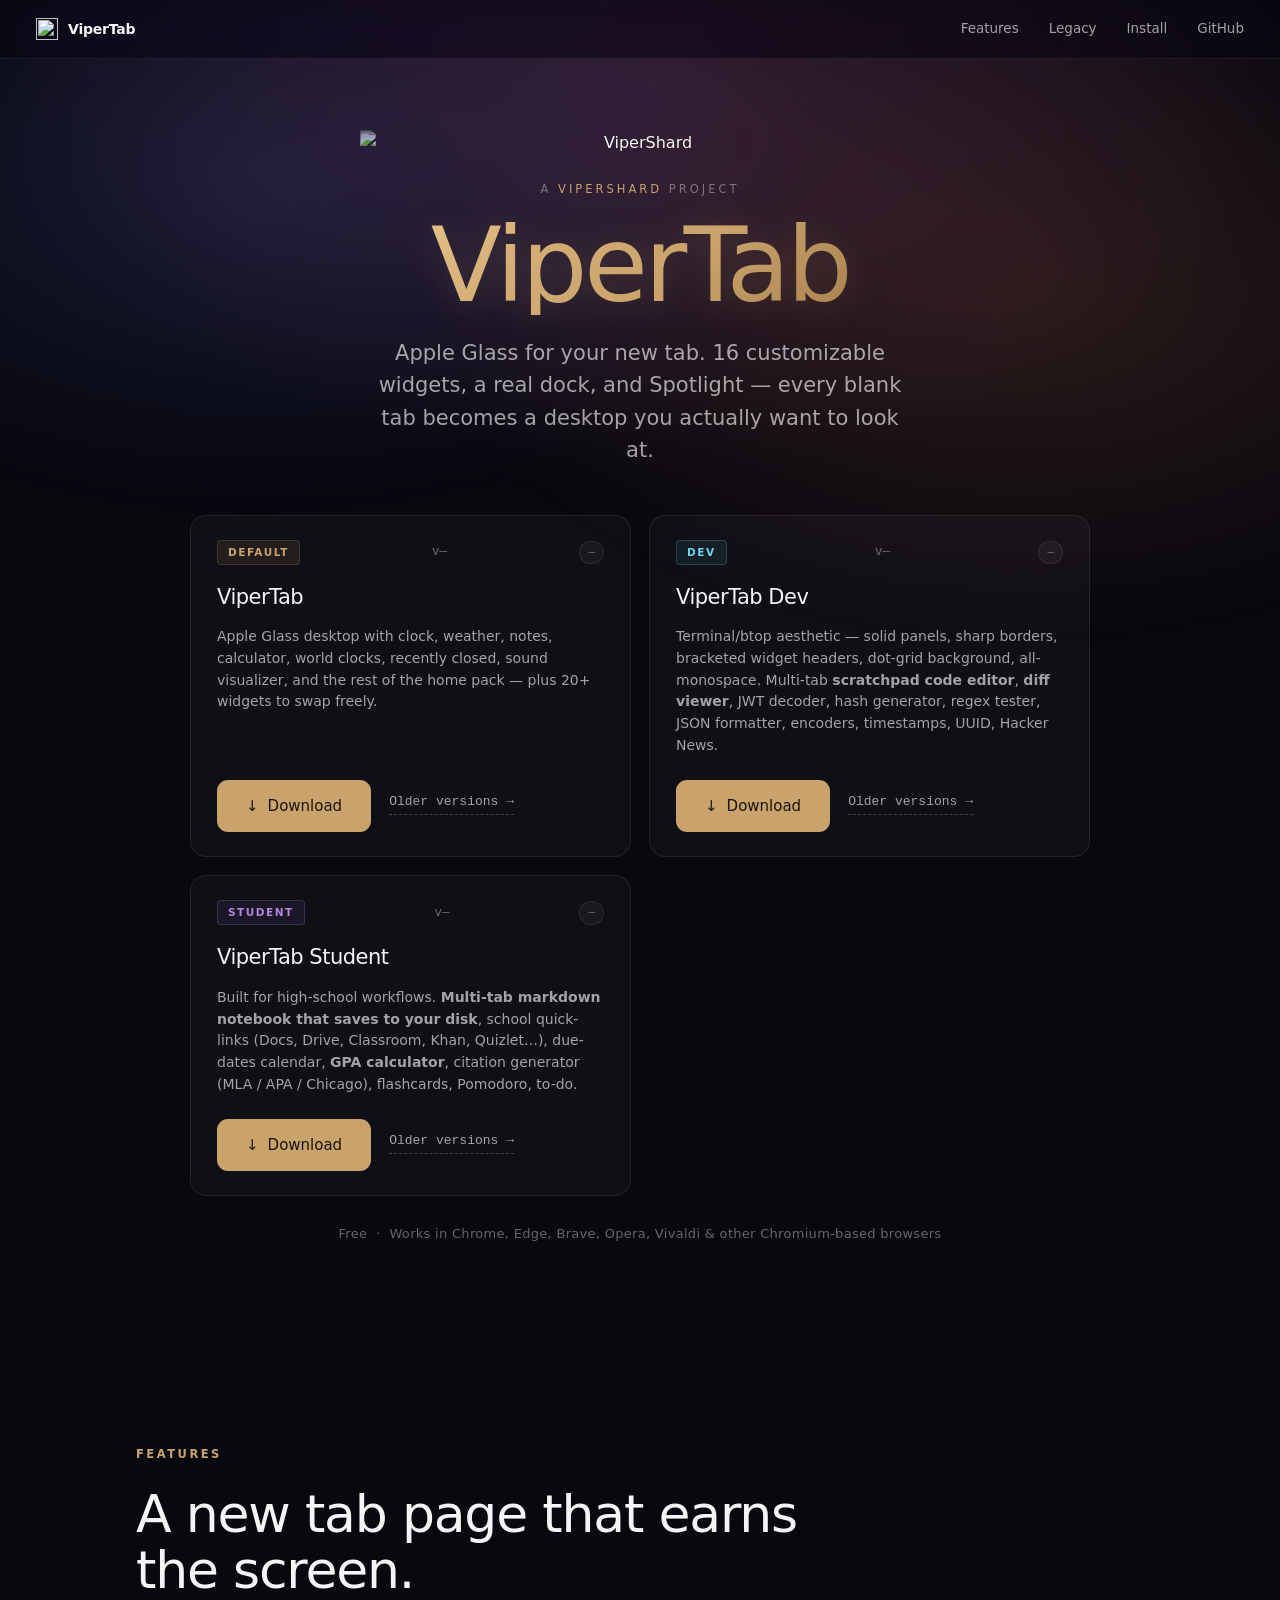
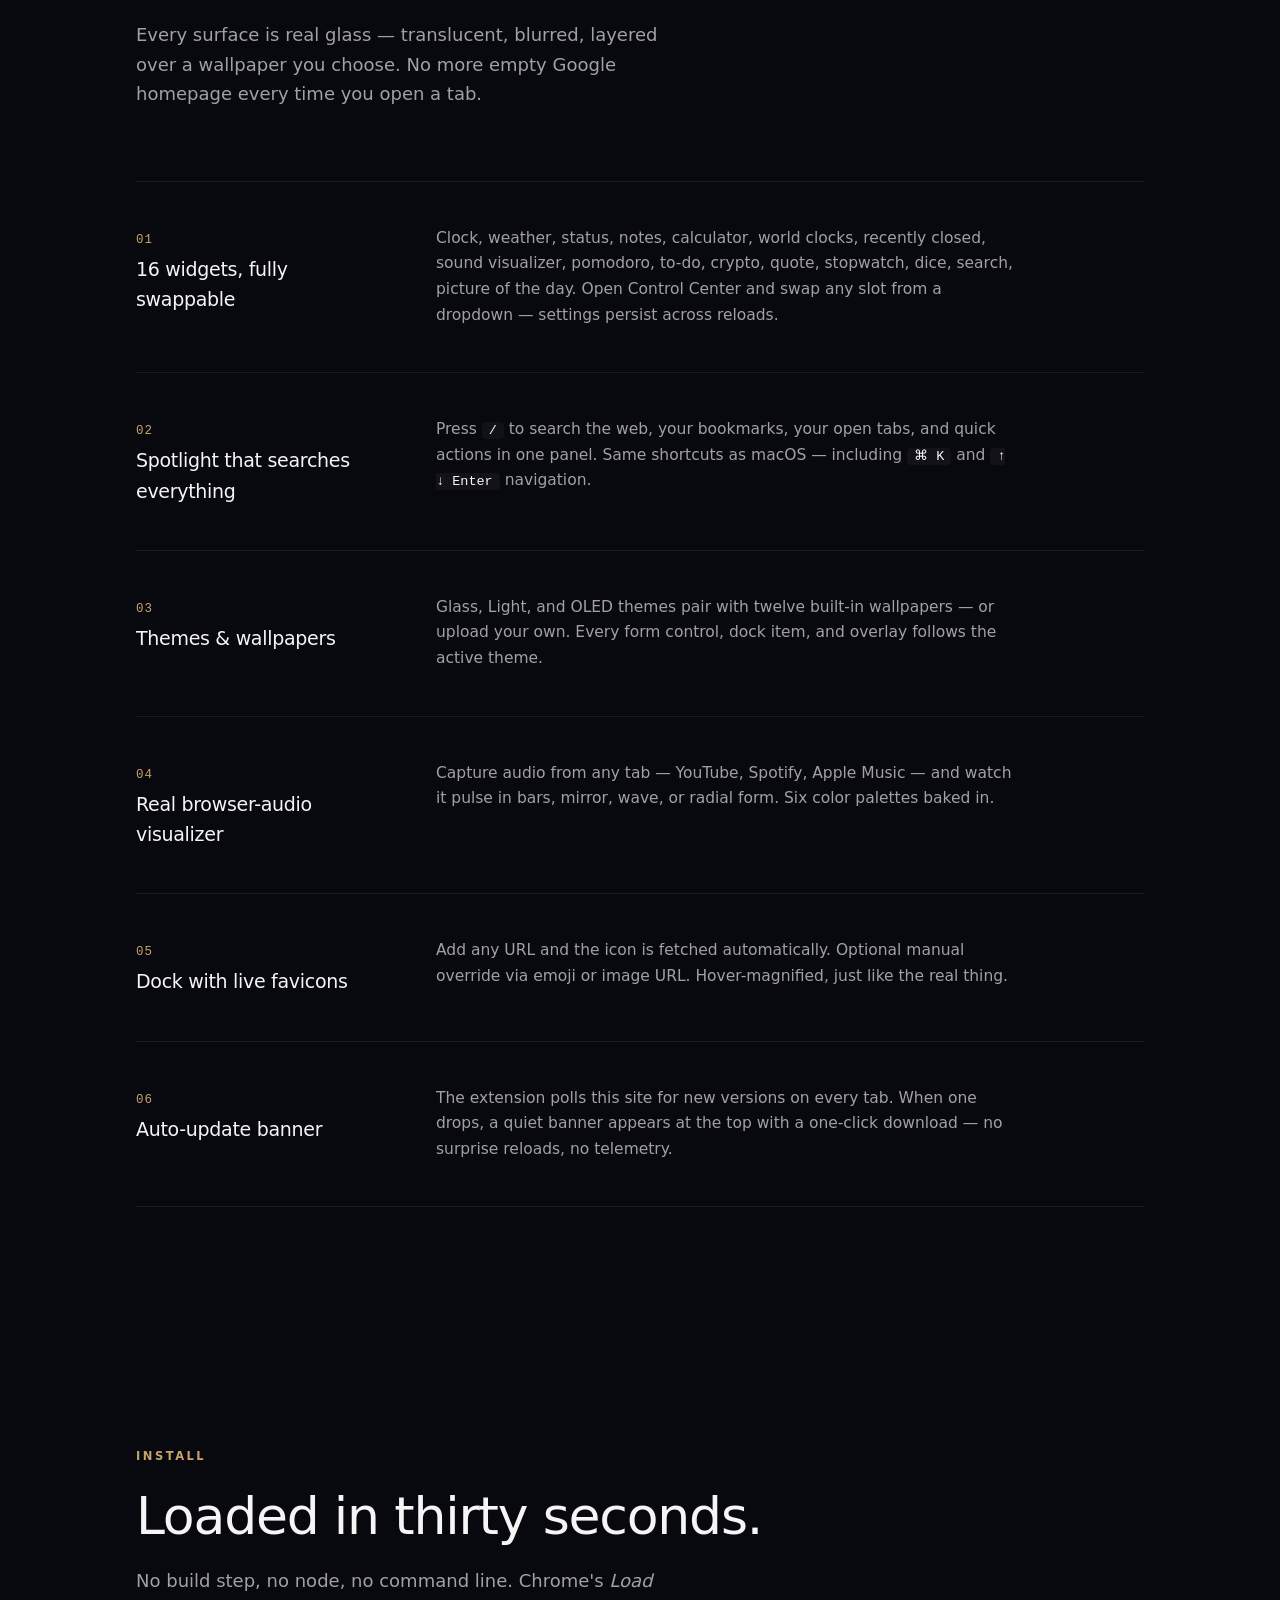
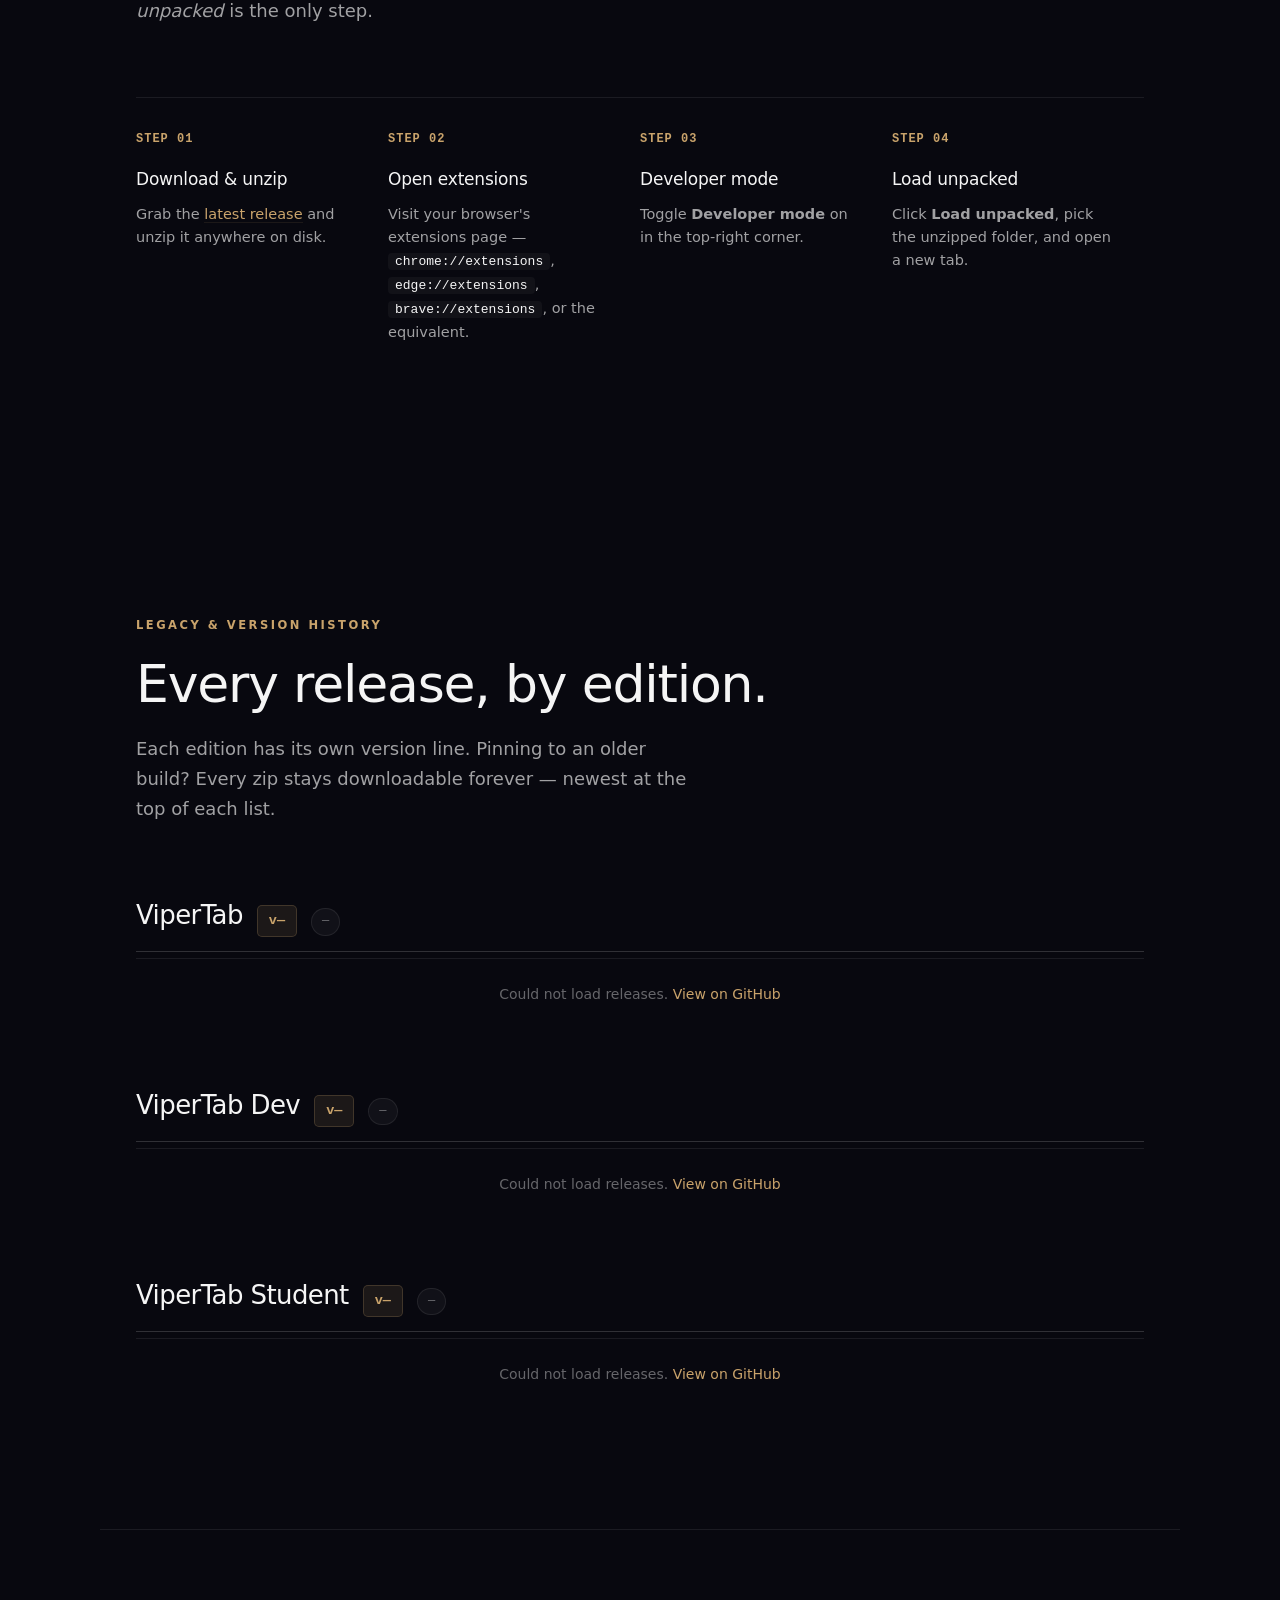
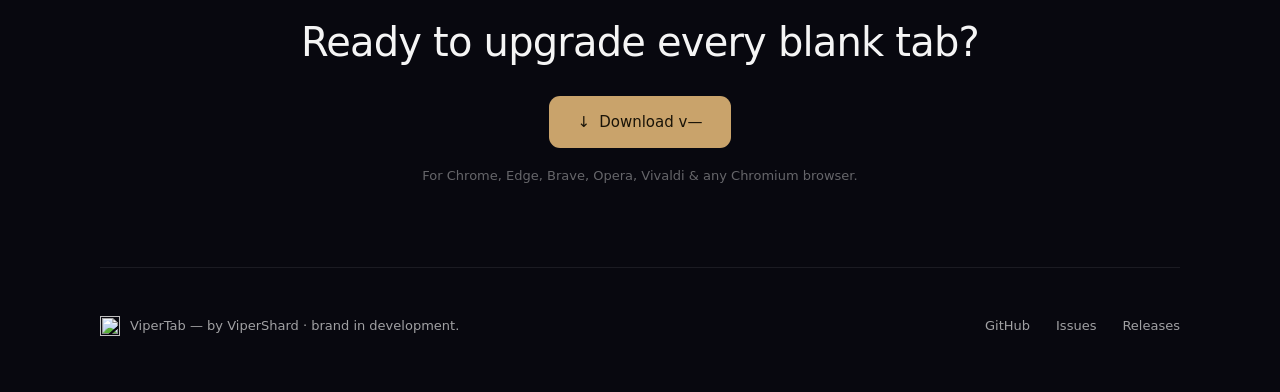
==== docs/index.html @ 882a546c "Fix: null-guard removed-id setText so edition version pills actually populate" ====
<!DOCTYPE html>
<html lang="en">
<head>
    <meta charset="UTF-8">
    <title>ViperTab — Apple Glass new tab page</title>
    <meta name="viewport" content="width=device-width, initial-scale=1">
    <meta name="description" content="A macOS-inspired new tab page for Chromium-based browsers (Chrome, Edge, Brave, Opera, Vivaldi). Apple Glass UI, 20+ customizable widgets, Spotlight search.">
    <meta property="og:title" content="ViperTab">
    <meta property="og:description" content="Apple Glass new tab page with 16 customizable widgets — for any Chromium-based browser.">
    <meta property="og:image" content="https://raw.githubusercontent.com/ViperShard/ViperTab/main/icons/vipershard-logo.png">
    <link rel="icon" type="image/png" href="https://raw.githubusercontent.com/ViperShard/ViperTab/main/icons/favicon.png">
    <style>
        * { box-sizing: border-box; margin: 0; padding: 0; }

        :root {
            --bg: #08080f;
            --bg-2: #0d0d18;
            --text: rgba(255, 255, 255, 0.96);
            --text-dim: rgba(255, 255, 255, 0.62);
            --text-faint: rgba(255, 255, 255, 0.38);
            --line: rgba(255, 255, 255, 0.08);
            --line-bright: rgba(255, 255, 255, 0.16);
            --glass: rgba(255, 255, 255, 0.04);
            --gold: #c9a36b;
            --gold-soft: rgba(201, 163, 107, 0.1);
            --gold-bright: #e0bc8a;
        }

        html, body { height: 100%; }
        body {
            font-family: -apple-system, BlinkMacSystemFont, "SF Pro Display", "Inter", system-ui, sans-serif;
            background: var(--bg);
            color: var(--text);
            -webkit-font-smoothing: antialiased;
            line-height: 1.6;
            overflow-x: hidden;
        }

        a { color: inherit; text-decoration: none; }

        /* === Nav === */
        .nav {
            position: fixed;
            top: 0; left: 0; right: 0;
            z-index: 100;
            padding: 18px 36px;
            display: flex;
            justify-content: space-between;
            align-items: center;
            background: rgba(8, 8, 15, 0.6);
            backdrop-filter: blur(24px) saturate(180%);
            -webkit-backdrop-filter: blur(24px) saturate(180%);
            border-bottom: 1px solid var(--line);
        }
        .nav-brand {
            display: flex;
            align-items: center;
            gap: 10px;
            font-size: 14px;
            font-weight: 600;
            letter-spacing: -0.2px;
        }
        .nav-brand img {
            width: 22px;
            height: 22px;
            object-fit: contain;
        }
        .nav-links {
            display: flex;
            gap: 30px;
            font-size: 13.5px;
            color: var(--text-dim);
        }
        .nav-links a { transition: color 0.15s; }
        .nav-links a:hover { color: var(--text); }

        /* === Hero === */
        .hero {
            position: relative;
            display: flex;
            align-items: center;
            justify-content: center;
            text-align: center;
            padding: 130px 32px 80px;
            overflow: hidden;
        }
        .hero::before {
            content: '';
            position: absolute;
            inset: -10% -10% auto -10%;
            height: 80%;
            background:
                radial-gradient(ellipse 70% 60% at 50% 20%, rgba(184, 94, 168, 0.22), transparent 60%),
                radial-gradient(ellipse 60% 50% at 25% 30%, rgba(91, 107, 214, 0.18), transparent 60%),
                radial-gradient(ellipse 60% 50% at 75% 40%, rgba(255, 138, 91, 0.14), transparent 65%);
            z-index: -1;
            pointer-events: none;
            filter: blur(20px);
        }
        .hero::after {
            content: '';
            position: absolute;
            inset: 50% 0 0 0;
            background: linear-gradient(180deg, transparent, var(--bg) 80%);
            z-index: -1;
        }
        .hero-content { max-width: 980px; }
        .hero-editions {
            margin: 36px auto 28px;
            text-align: left;
            max-width: 900px;
        }
        .hero-editions .edition { padding: 24px 26px; }
        .hero-editions .edition h3 { font-size: 21px; }
        .hero-editions .edition p { font-size: 14px; line-height: 1.55; }
        .hero-plaque {
            width: 560px;
            max-width: 90%;
            display: block;
            margin: 0 auto 24px;
            -webkit-mask-image: radial-gradient(ellipse 78% 78% at 50% 52%, #000 55%, transparent 100%);
            mask-image: radial-gradient(ellipse 78% 78% at 50% 52%, #000 55%, transparent 100%);
            filter: drop-shadow(0 18px 40px rgba(0, 0, 0, 0.5));
        }
        .hero-eyebrow {
            font-size: 11.5px;
            text-transform: uppercase;
            letter-spacing: 3px;
            color: var(--text-faint);
            margin-bottom: 18px;
            font-weight: 500;
        }
        .hero-eyebrow em {
            font-style: normal;
            color: var(--gold);
        }
        .hero h1 {
            font-size: clamp(52px, 9vw, 104px);
            font-weight: 300;
            letter-spacing: -3.5px;
            line-height: 0.95;
            margin-bottom: 22px;
            background: linear-gradient(135deg,
                #f5deb3 0%,
                #e8c891 18%,
                #d4ad75 38%,
                #c9a36b 55%,
                #a87f4d 78%,
                #d9b478 100%);
            -webkit-background-clip: text;
            background-clip: text;
            color: transparent;
            -webkit-text-fill-color: transparent;
            filter: drop-shadow(0 2px 16px rgba(201, 163, 107, 0.22));
        }
        .hero-tagline {
            font-size: clamp(17px, 2.2vw, 21px);
            color: var(--text-dim);
            max-width: 540px;
            margin: 0 auto 48px;
            line-height: 1.55;
            font-weight: 300;
        }
        .cta {
            display: inline-flex;
            align-items: center;
            gap: 14px;
            flex-wrap: wrap;
            justify-content: center;
            margin-bottom: 22px;
        }
        .btn {
            display: inline-flex;
            align-items: center;
            gap: 9px;
            padding: 13px 28px;
            border-radius: 11px;
            font-size: 15px;
            font-weight: 500;
            transition: transform 0.18s, background 0.18s, border-color 0.18s;
            border: 1px solid transparent;
            font-family: inherit;
        }
        .btn-primary {
            background: var(--gold);
            color: #1a1408;
        }
        .btn-primary:hover {
            background: var(--gold-bright);
            transform: translateY(-2px);
        }
        .btn-ghost {
            background: transparent;
            border-color: var(--line-bright);
            color: var(--text);
        }
        .btn-ghost:hover {
            border-color: rgba(255, 255, 255, 0.32);
            background: var(--glass);
        }
        .hero-meta {
            font-size: 13px;
            color: var(--text-faint);
            letter-spacing: 0.3px;
        }
        .hero-meta a {
            color: inherit;
            border-bottom: 1px solid var(--line);
            padding-bottom: 1px;
        }
        .hero-meta a:hover { color: var(--text-dim); }

        /* === Sections === */
        section.body {
            max-width: 1080px;
            margin: 0 auto;
            padding: 120px 36px;
        }
        .section-eyebrow {
            font-size: 11.5px;
            text-transform: uppercase;
            letter-spacing: 2.5px;
            color: var(--gold);
            margin-bottom: 22px;
            font-weight: 600;
        }
        .section-title {
            font-size: clamp(34px, 4.4vw, 52px);
            font-weight: 300;
            letter-spacing: -1.2px;
            line-height: 1.08;
            margin-bottom: 22px;
            max-width: 720px;
        }
        .section-lede {
            font-size: 18px;
            color: var(--text-dim);
            max-width: 560px;
            line-height: 1.65;
            margin-bottom: 72px;
            font-weight: 300;
        }

        /* === Features (editorial two-col) === */
        .features {
            border-top: 1px solid var(--line);
        }
        .feature {
            padding: 44px 0;
            border-bottom: 1px solid var(--line);
            display: grid;
            grid-template-columns: 240px 1fr;
            gap: 60px;
            align-items: baseline;
        }
        .feature-num {
            font-size: 12.5px;
            color: var(--gold);
            font-family: ui-monospace, "SF Mono", Menlo, monospace;
            letter-spacing: 1px;
            font-weight: 500;
        }
        .feature h3 {
            font-size: 19px;
            font-weight: 500;
            margin-top: 4px;
            letter-spacing: -0.3px;
        }
        .feature p {
            font-size: 15.5px;
            color: var(--text-dim);
            line-height: 1.65;
            max-width: 580px;
        }
        .feature p code {
            background: var(--glass);
            padding: 1px 7px;
            border-radius: 4px;
            font-family: ui-monospace, "SF Mono", Menlo, monospace;
            font-size: 13.5px;
            color: var(--text);
        }
        @media (max-width: 720px) {
            .feature {
                grid-template-columns: 1fr;
                gap: 12px;
                padding: 32px 0;
            }
        }

        /* === Editions === */
        .editions {
            display: grid;
            grid-template-columns: repeat(auto-fit, minmax(320px, 1fr));
            gap: 18px;
        }
        .edition {
            background: rgba(255, 255, 255, 0.03);
            border: 1px solid var(--line);
            border-radius: 16px;
            padding: 28px 28px 24px;
            display: flex;
            flex-direction: column;
            gap: 12px;
            transition: border-color 0.2s, transform 0.2s;
        }
        .edition:hover {
            border-color: var(--line-bright);
            transform: translateY(-2px);
        }
        .edition-tag {
            align-self: flex-start;
            font-size: 10.5px;
            text-transform: uppercase;
            letter-spacing: 1.5px;
            color: var(--gold);
            background: var(--gold-soft);
            padding: 3px 10px;
            border-radius: 4px;
            border: 1px solid rgba(201, 163, 107, 0.18);
            font-weight: 600;
        }
        .edition-tag-dev {
            color: #6dd5ed;
            background: rgba(109, 213, 237, 0.08);
            border-color: rgba(109, 213, 237, 0.2);
        }
        .edition-tag-student {
            color: #b486e0;
            background: rgba(180, 134, 224, 0.08);
            border-color: rgba(180, 134, 224, 0.22);
        }
        .edition h3 {
            font-size: 22px;
            font-weight: 400;
            letter-spacing: -0.5px;
            margin: 4px 0 0;
        }
        .edition p {
            font-size: 14.5px;
            color: var(--text-dim);
            line-height: 1.6;
            flex: 1;
        }
        .edition-cta {
            align-self: flex-start;
            margin-top: 6px;
        }
        .edition-actions {
            display: flex;
            align-items: center;
            gap: 18px;
            margin-top: 6px;
            flex-wrap: wrap;
        }
        .edition-legacy {
            font-size: 13px;
            color: var(--text-dim);
            text-decoration: none;
            font-family: ui-monospace, "SF Mono", Menlo, monospace;
            border-bottom: 1px dashed rgba(255, 255, 255, 0.2);
            padding-bottom: 1px;
            transition: color 0.15s, border-color 0.15s;
        }
        .edition-legacy:hover {
            color: var(--gold);
            border-bottom-color: var(--gold);
        }
        .edition-header {
            display: flex;
            align-items: center;
            justify-content: space-between;
            gap: 10px;
        }
        .edition-version {
            font-family: ui-monospace, "SF Mono", Menlo, monospace;
            font-size: 12.5px;
            color: var(--text-faint);
            font-variant-numeric: tabular-nums;
        }
        .edition-downloads {
            font-family: ui-monospace, "SF Mono", Menlo, monospace;
            font-size: 11px;
            color: var(--text-faint);
            font-variant-numeric: tabular-nums;
            padding: 2px 8px;
            border-radius: 999px;
            background: rgba(255, 255, 255, 0.04);
            border: 1px solid var(--line);
            white-space: nowrap;
        }
        .version-downloads {
            font-family: ui-monospace, "SF Mono", Menlo, monospace;
            font-size: 12px;
            color: var(--text-faint);
            font-variant-numeric: tabular-nums;
            padding: 3px 10px;
            border-radius: 999px;
            background: rgba(255, 255, 255, 0.04);
            border: 1px solid var(--line);
            white-space: nowrap;
        }

        /* Per-edition version blocks */
        .version-edition {
            margin-bottom: 56px;
        }
        .version-edition:last-of-type { margin-bottom: 0; }
        .version-edition-head {
            display: flex;
            align-items: baseline;
            gap: 14px;
            margin-bottom: 6px;
            padding-bottom: 14px;
            border-bottom: 1px solid var(--line-bright);
        }
        .version-edition-head h3 {
            font-size: 26px;
            font-weight: 400;
            letter-spacing: -0.6px;
        }
        .version-current {
            font-family: ui-monospace, "SF Mono", Menlo, monospace;
            font-size: 13.5px;
            color: var(--gold);
            background: var(--gold-soft);
            padding: 4px 11px;
            border-radius: 5px;
            border: 1px solid rgba(201, 163, 107, 0.22);
            font-weight: 600;
        }

        /* === Version history === */
        .version-list {
            display: flex;
            flex-direction: column;
            border-top: 1px solid var(--line);
        }
        .version-item {
            padding: 26px 0;
            border-bottom: 1px solid var(--line);
        }
        .version-head {
            display: flex;
            align-items: baseline;
            gap: 14px;
            margin-bottom: 12px;
            flex-wrap: wrap;
        }
        .version-tag {
            font-family: ui-monospace, "SF Mono", Menlo, monospace;
            font-size: 19px;
            font-weight: 600;
            color: var(--text);
            letter-spacing: -0.3px;
        }
        .version-date {
            font-size: 13px;
            color: var(--text-dim);
            font-variant-numeric: tabular-nums;
        }
        .version-badge {
            margin-left: auto;
            font-size: 10.5px;
            text-transform: uppercase;
            letter-spacing: 1.5px;
            padding: 3px 10px;
            border-radius: 4px;
            font-weight: 600;
            color: var(--text-faint);
            background: rgba(255, 255, 255, 0.04);
            border: 1px solid var(--line);
        }
        .version-item.version-latest .version-badge {
            color: var(--gold);
            background: var(--gold-soft);
            border-color: rgba(201, 163, 107, 0.22);
        }
        .version-notes {
            font-size: 14.5px;
            color: var(--text-dim);
            line-height: 1.65;
            margin-bottom: 14px;
            white-space: pre-wrap;
            max-width: 760px;
        }
        .version-downloads {
            display: flex;
            gap: 10px;
            flex-wrap: wrap;
        }
        .version-download {
            font-size: 13px;
            padding: 6px 14px;
            background: rgba(255, 255, 255, 0.03);
            border: 1px solid var(--line);
            border-radius: 7px;
            color: var(--text);
            text-decoration: none;
            font-family: ui-monospace, "SF Mono", Menlo, monospace;
            transition: border-color 0.15s, color 0.15s;
        }
        .version-download:hover {
            border-color: var(--gold);
            color: var(--gold);
        }
        .version-loading,
        .version-error {
            color: var(--text-faint);
            padding: 24px 0;
            text-align: center;
            font-size: 14px;
        }
        .version-error a { color: var(--gold); }

        /* === Install grid === */
        .install-grid {
            display: grid;
            grid-template-columns: repeat(auto-fit, minmax(220px, 1fr));
            gap: 0;
        }
        .step {
            padding: 32px 28px 32px 0;
            border-top: 1px solid var(--line);
        }
        .step:not(:last-child) { padding-right: 28px; }
        .step-num {
            font-size: 12px;
            font-weight: 600;
            color: var(--gold);
            margin-bottom: 16px;
            font-family: ui-monospace, "SF Mono", Menlo, monospace;
            letter-spacing: 1px;
        }
        .step h4 {
            font-size: 17px;
            font-weight: 500;
            margin-bottom: 10px;
            letter-spacing: -0.2px;
        }
        .step p {
            font-size: 14.5px;
            color: var(--text-dim);
            line-height: 1.6;
        }
        .step code, .step a {
            font-family: ui-monospace, "SF Mono", Menlo, monospace;
            font-size: 13px;
            color: var(--text);
        }
        .step code {
            background: var(--glass);
            padding: 1px 7px;
            border-radius: 4px;
        }
        .step a {
            color: var(--gold);
            border-bottom: 1px solid var(--gold-soft);
            font-family: inherit;
            font-size: inherit;
        }
        .step a:hover { color: var(--gold-bright); }

        /* === CTA banner === */
        .cta-band {
            margin: 0 auto;
            max-width: 1080px;
            padding: 80px 36px;
            text-align: center;
            border-top: 1px solid var(--line);
            border-bottom: 1px solid var(--line);
        }
        .cta-band h2 {
            font-size: clamp(28px, 3.6vw, 40px);
            font-weight: 300;
            letter-spacing: -0.8px;
            margin-bottom: 22px;
        }

        /* === Footer === */
        footer {
            padding: 48px 36px 60px;
        }
        .footer-content {
            max-width: 1080px;
            margin: 0 auto;
            display: flex;
            justify-content: space-between;
            align-items: center;
            flex-wrap: wrap;
            gap: 18px;
        }
        .footer-brand {
            display: flex;
            align-items: center;
            gap: 10px;
            font-size: 13px;
            color: var(--text-dim);
        }
        .footer-brand img {
            width: 20px;
            height: 20px;
            object-fit: contain;
        }
        .footer-links-list {
            display: flex;
            gap: 26px;
            font-size: 13px;
            color: var(--text-dim);
        }
        .footer-links-list a { transition: color 0.15s; }
        .footer-links-list a:hover { color: var(--text); }

        @media (max-width: 720px) {
            .nav { padding: 14px 22px; }
            .nav-links { gap: 18px; font-size: 13px; }
            .hero { padding: 110px 22px 70px; }
            section.body { padding: 80px 22px; }
            .cta-band { padding: 60px 22px; }
            .step { padding-right: 0; padding-bottom: 28px; }
            footer { padding: 36px 22px 44px; }
            .footer-content { flex-direction: column; gap: 12px; }
        }
    </style>
</head>
<body>
    <nav class="nav">
        <a class="nav-brand" href="#">
            <img src="https://raw.githubusercontent.com/ViperShard/ViperTab/main/icons/vipershard-logo.png" alt="">
            <span>ViperTab</span>
        </a>
        <div class="nav-links">
            <a href="#features">Features</a>
            <a href="#legacy">Legacy</a>
            <a href="#install">Install</a>
            <a href="https://github.com/ViperShard/ViperTab">GitHub</a>
        </div>
    </nav>

    <section class="hero">
        <div class="hero-content">
            <img src="https://raw.githubusercontent.com/ViperShard/ViperTab/main/icons/vipershard-full.jpg" class="hero-plaque" alt="ViperShard">
            <div class="hero-eyebrow">A <em>ViperShard</em> project</div>
            <h1>ViperTab</h1>
            <p class="hero-tagline">Apple Glass for your new tab. 16 customizable widgets, a real dock, and Spotlight — every blank tab becomes a desktop you actually want to look at.</p>

            <div class="editions hero-editions">
                <div class="edition">
                    <div class="edition-header">
                        <div class="edition-tag">Default</div>
                        <span class="edition-version" data-edition-version="main">v—</span>
                        <span class="edition-downloads" data-edition-downloads="main">—</span>
                    </div>
                    <h3>ViperTab</h3>
                    <p>Apple Glass desktop with clock, weather, notes, calculator, world clocks, recently closed, sound visualizer, and the rest of the home pack — plus 20+ widgets to swap freely.</p>
                    <div class="edition-actions">
                        <a href="https://github.com/ViperShard/ViperTab/releases/latest/download/ViperTab.zip" class="btn btn-primary edition-cta">
                            <span>↓</span><span>Download</span>
                        </a>
                        <a href="#legacy-main" class="edition-legacy">Older versions →</a>
                    </div>
                </div>
                <div class="edition">
                    <div class="edition-header">
                        <div class="edition-tag edition-tag-dev">Dev</div>
                        <span class="edition-version" data-edition-version="dev">v—</span>
                        <span class="edition-downloads" data-edition-downloads="dev">—</span>
                    </div>
                    <h3>ViperTab Dev</h3>
                    <p>Terminal/btop aesthetic — solid panels, sharp borders, bracketed widget headers, dot-grid background, all-monospace. Multi-tab <strong>scratchpad code editor</strong>, <strong>diff viewer</strong>, JWT decoder, hash generator, regex tester, JSON formatter, encoders, timestamps, UUID, Hacker News.</p>
                    <div class="edition-actions">
                        <a href="https://github.com/ViperShard/ViperTab/releases/latest/download/ViperTabDev.zip" class="btn btn-primary edition-cta">
                            <span>↓</span><span>Download</span>
                        </a>
                        <a href="#legacy-dev" class="edition-legacy">Older versions →</a>
                    </div>
                </div>
                <div class="edition">
                    <div class="edition-header">
                        <div class="edition-tag edition-tag-student">Student</div>
                        <span class="edition-version" data-edition-version="student">v—</span>
                        <span class="edition-downloads" data-edition-downloads="student">—</span>
                    </div>
                    <h3>ViperTab Student</h3>
                    <p>Built for high-school workflows. <strong>Multi-tab markdown notebook that saves to your disk</strong>, school quick-links (Docs, Drive, Classroom, Khan, Quizlet…), due-dates calendar, <strong>GPA calculator</strong>, citation generator (MLA / APA / Chicago), flashcards, Pomodoro, to-do.</p>
                    <div class="edition-actions">
                        <a href="https://github.com/ViperShard/ViperTab/releases/latest/download/ViperTabStudent.zip" class="btn btn-primary edition-cta">
                            <span>↓</span><span>Download</span>
                        </a>
                        <a href="#legacy-student" class="edition-legacy">Older versions →</a>
                    </div>
                </div>
            </div>

            <div class="hero-meta">
                Free &nbsp;·&nbsp; Works in Chrome, Edge, Brave, Opera, Vivaldi &amp; other Chromium-based browsers
            </div>
        </div>
    </section>

    <section class="body" id="features">
        <div class="section-eyebrow">Features</div>
        <h2 class="section-title">A new tab page that earns the screen.</h2>
        <p class="section-lede">Every surface is real glass — translucent, blurred, layered over a wallpaper you choose. No more empty Google homepage every time you open a tab.</p>

        <div class="features">
            <div class="feature">
                <div>
                    <div class="feature-num">01</div>
                    <h3>16 widgets, fully swappable</h3>
                </div>
                <p>Clock, weather, status, notes, calculator, world clocks, recently closed, sound visualizer, pomodoro, to-do, crypto, quote, stopwatch, dice, search, picture of the day. Open Control Center and swap any slot from a dropdown — settings persist across reloads.</p>
            </div>
            <div class="feature">
                <div>
                    <div class="feature-num">02</div>
                    <h3>Spotlight that searches everything</h3>
                </div>
                <p>Press <code>/</code> to search the web, your bookmarks, your open tabs, and quick actions in one panel. Same shortcuts as macOS — including <code>⌘ K</code> and <code>↑ ↓ Enter</code> navigation.</p>
            </div>
            <div class="feature">
                <div>
                    <div class="feature-num">03</div>
                    <h3>Themes &amp; wallpapers</h3>
                </div>
                <p>Glass, Light, and OLED themes pair with twelve built-in wallpapers — or upload your own. Every form control, dock item, and overlay follows the active theme.</p>
            </div>
            <div class="feature">
                <div>
                    <div class="feature-num">04</div>
                    <h3>Real browser-audio visualizer</h3>
                </div>
                <p>Capture audio from any tab — YouTube, Spotify, Apple Music — and watch it pulse in bars, mirror, wave, or radial form. Six color palettes baked in.</p>
            </div>
            <div class="feature">
                <div>
                    <div class="feature-num">05</div>
                    <h3>Dock with live favicons</h3>
                </div>
                <p>Add any URL and the icon is fetched automatically. Optional manual override via emoji or image URL. Hover-magnified, just like the real thing.</p>
            </div>
            <div class="feature">
                <div>
                    <div class="feature-num">06</div>
                    <h3>Auto-update banner</h3>
                </div>
                <p>The extension polls this site for new versions on every tab. When one drops, a quiet banner appears at the top with a one-click download — no surprise reloads, no telemetry.</p>
            </div>
        </div>
    </section>

    <section class="body" id="install">
        <div class="section-eyebrow">Install</div>
        <h2 class="section-title">Loaded in thirty seconds.</h2>
        <p class="section-lede">No build step, no node, no command line. Chrome's <em>Load unpacked</em> is the only step.</p>

        <div class="install-grid">
            <div class="step">
                <div class="step-num">STEP 01</div>
                <h4>Download &amp; unzip</h4>
                <p>Grab the <a href="https://github.com/ViperShard/ViperTab/releases/latest/download/ViperTab.zip">latest release</a> and unzip it anywhere on disk.</p>
            </div>
            <div class="step">
                <div class="step-num">STEP 02</div>
                <h4>Open extensions</h4>
                <p>Visit your browser's extensions page — <code>chrome://extensions</code>, <code>edge://extensions</code>, <code>brave://extensions</code>, or the equivalent.</p>
            </div>
            <div class="step">
                <div class="step-num">STEP 03</div>
                <h4>Developer mode</h4>
                <p>Toggle <strong>Developer mode</strong> on in the top-right corner.</p>
            </div>
            <div class="step">
                <div class="step-num">STEP 04</div>
                <h4>Load unpacked</h4>
                <p>Click <strong>Load unpacked</strong>, pick the unzipped folder, and open a new tab.</p>
            </div>
        </div>
    </section>

    <section class="body" id="legacy">
        <div class="section-eyebrow">Legacy &amp; Version History</div>
        <h2 class="section-title">Every release, by edition.</h2>
        <p class="section-lede">Each edition has its own version line. Pinning to an older build? Every zip stays downloadable forever — newest at the top of each list.</p>

        <div class="version-edition" id="legacy-main">
            <div class="version-edition-head">
                <h3>ViperTab</h3>
                <span class="version-current" data-edition-version="main">v—</span>
                <span class="version-downloads" data-edition-downloads="main">—</span>
            </div>
            <div class="version-list" data-edition-list="main"><div class="version-loading">Loading…</div></div>
        </div>

        <div class="version-edition" id="legacy-dev">
            <div class="version-edition-head">
                <h3>ViperTab Dev</h3>
                <span class="version-current" data-edition-version="dev">v—</span>
                <span class="version-downloads" data-edition-downloads="dev">—</span>
            </div>
            <div class="version-list" data-edition-list="dev"><div class="version-loading">Loading…</div></div>
        </div>

        <div class="version-edition" id="legacy-student">
            <div class="version-edition-head">
                <h3>ViperTab Student</h3>
                <span class="version-current" data-edition-version="student">v—</span>
                <span class="version-downloads" data-edition-downloads="student">—</span>
            </div>
            <div class="version-list" data-edition-list="student"><div class="version-loading">Loading…</div></div>
        </div>
    </section>

    <section class="cta-band">
        <h2>Ready to upgrade every blank tab?</h2>
        <a href="https://github.com/ViperShard/ViperTab/releases/latest/download/ViperTab.zip" class="btn btn-primary">
            <span>↓</span><span>Download v<span id="version-2">…</span></span>
        </a>
        <div style="margin-top: 18px; font-size: 13px; color: var(--text-faint);">
            For Chrome, Edge, Brave, Opera, Vivaldi &amp; any Chromium browser.
        </div>
    </section>

    <footer>
        <div class="footer-content">
            <div class="footer-brand">
                <img src="https://raw.githubusercontent.com/ViperShard/ViperTab/main/icons/vipershard-logo.png" alt="">
                <span>ViperTab — by ViperShard · brand in development.</span>
            </div>
            <div class="footer-links-list">
                <a href="https://github.com/ViperShard/ViperTab">GitHub</a>
                <a href="https://github.com/ViperShard/ViperTab/issues">Issues</a>
                <a href="https://github.com/ViperShard/ViperTab/releases">Releases</a>
            </div>
        </div>
    </footer>

    <script>
        // Show current version per edition (from version.json's editions block,
        // falling back to the legacy flat schema for older repo states).
        fetch('https://raw.githubusercontent.com/ViperShard/ViperTab/main/version.json?t=' + Date.now())
            .then(r => r.json())
            .then(d => {
                const main    = d.editions?.main?.version    || d.version || '—';
                const dev     = d.editions?.dev?.version     || d.version || '—';
                const student = d.editions?.student?.version || d.version || '—';
                const setText = (id, val) => { const el = document.getElementById(id); if (el) el.textContent = val; };
                setText('version', main);
                setText('version-2', main);
                document.querySelectorAll('[data-edition-version="main"]').forEach(el => el.textContent = 'v' + main);
                document.querySelectorAll('[data-edition-version="dev"]').forEach(el => el.textContent = 'v' + dev);
                document.querySelectorAll('[data-edition-version="student"]').forEach(el => el.textContent = 'v' + student);
            })
            .catch(() => {
                ['version', 'version-2'].forEach(id => {
                    const el = document.getElementById(id);
                    if (el) el.textContent = '—';
                });
            });

        // Fetch every release and split into per-edition history streams.
        // A release belongs to the Main history if it has ViperTab.zip; to the
        // Dev history if it has ViperTabDev.zip. (Most releases include both;
        // single-edition releases include just one zip.)
        function buildVersionItem(rel, isLatest, asset) {
            const item = document.createElement('div');
            item.className = 'version-item' + (isLatest ? ' version-latest' : '');

            const head = document.createElement('div');
            head.className = 'version-head';
            const tag = document.createElement('span');
            tag.className = 'version-tag';
            tag.textContent = rel.tag_name || rel.name || '—';
            const date = document.createElement('span');
            date.className = 'version-date';
            if (rel.published_at) {
                date.textContent = new Date(rel.published_at).toLocaleDateString('en-US', { year: 'numeric', month: 'short', day: 'numeric' });
            }
            const badge = document.createElement('span');
            badge.className = 'version-badge';
            badge.textContent = isLatest ? 'Latest' : 'Legacy';
            head.append(tag, date, badge);

            const notes = document.createElement('p');
            notes.className = 'version-notes';
            notes.textContent = (rel.body && rel.body.trim()) || 'No notes.';

            const downloads = document.createElement('div');
            downloads.className = 'version-downloads';
            const a = document.createElement('a');
            a.href = asset.browser_download_url;
            a.textContent = '↓  ' + asset.name;
            a.className = 'version-download';
            downloads.appendChild(a);

            item.append(head, notes, downloads);
            return item;
        }

        fetch('https://api.github.com/repos/ViperShard/ViperTab/releases?per_page=50')
            .then(r => r.json())
            .then(releases => {
                const lists = {
                    main:    { el: document.querySelector('[data-edition-list="main"]'),    asset: 'ViperTab.zip',         label: 'ViperTab',         seen: 0, downloads: 0 },
                    dev:     { el: document.querySelector('[data-edition-list="dev"]'),     asset: 'ViperTabDev.zip',      label: 'ViperTab Dev',     seen: 0, downloads: 0 },
                    student: { el: document.querySelector('[data-edition-list="student"]'), asset: 'ViperTabStudent.zip',  label: 'ViperTab Student', seen: 0, downloads: 0 },
                };
                Object.values(lists).forEach(L => L.el.innerHTML = '');
                if (!Array.isArray(releases) || releases.length === 0) {
                    Object.values(lists).forEach(L => L.el.innerHTML = '<div class="version-error">No releases yet.</div>');
                    return;
                }
                releases.forEach(rel => {
                    Object.entries(lists).forEach(([ed, L]) => {
                        const asset = (rel.assets || []).find(a => a.name === L.asset);
                        if (asset) {
                            L.el.appendChild(buildVersionItem(rel, L.seen === 0, asset));
                            L.seen++;
                            L.downloads += asset.download_count || 0;
                        }
                    });
                });
                Object.entries(lists).forEach(([ed, L]) => {
                    if (L.seen === 0) L.el.innerHTML = `<div class="version-error">No ${L.label} releases yet.</div>`;
                    const text = `↓ ${L.downloads.toLocaleString()} download${L.downloads === 1 ? '' : 's'}`;
                    document.querySelectorAll(`[data-edition-downloads="${ed}"]`).forEach(el => el.textContent = text);
                });
            })
            .catch(() => {
                const errMsg = '<div class="version-error">Could not load releases. <a href="https://github.com/ViperShard/ViperTab/releases">View on GitHub</a></div>';
                ['main', 'dev', 'student'].forEach(e => {
                    const el = document.querySelector(`[data-edition-list="${e}"]`);
                    if (el) el.innerHTML = errMsg;
                });
            });
    </script>
</body>
</html>
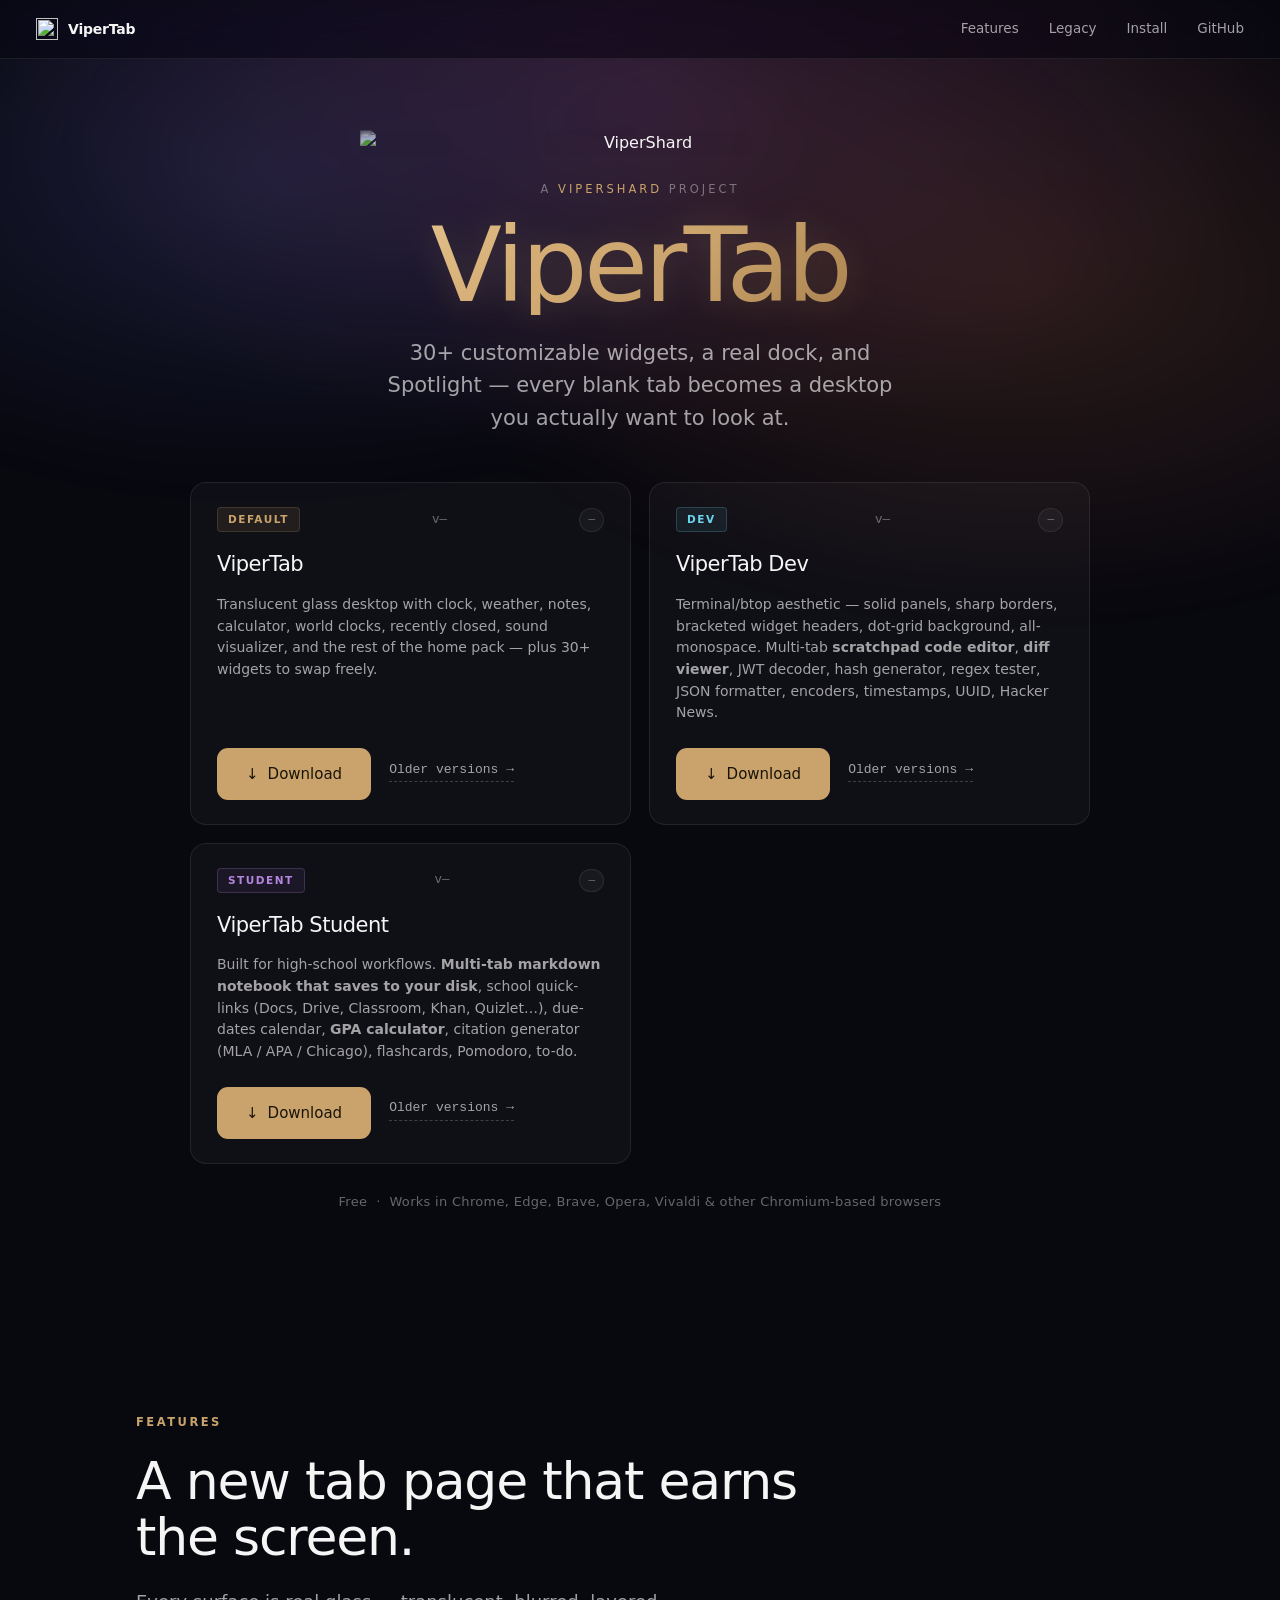
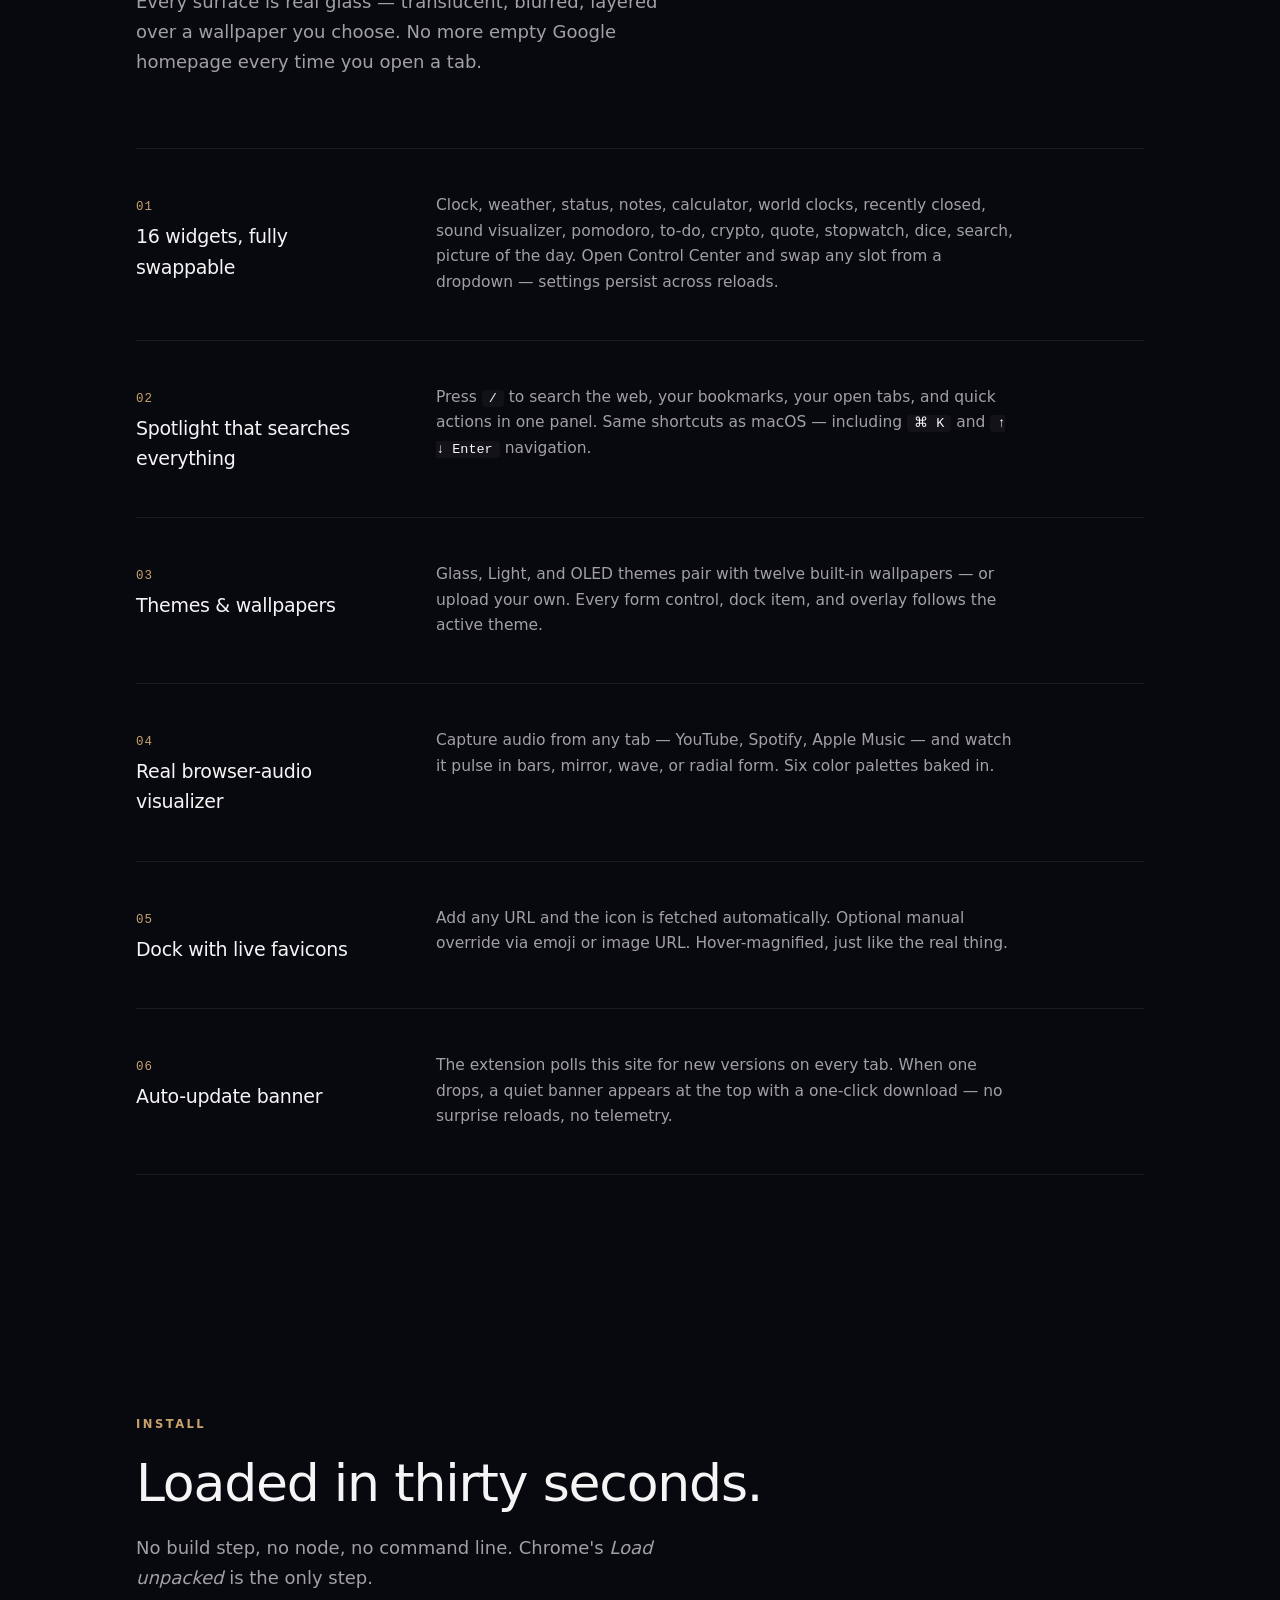
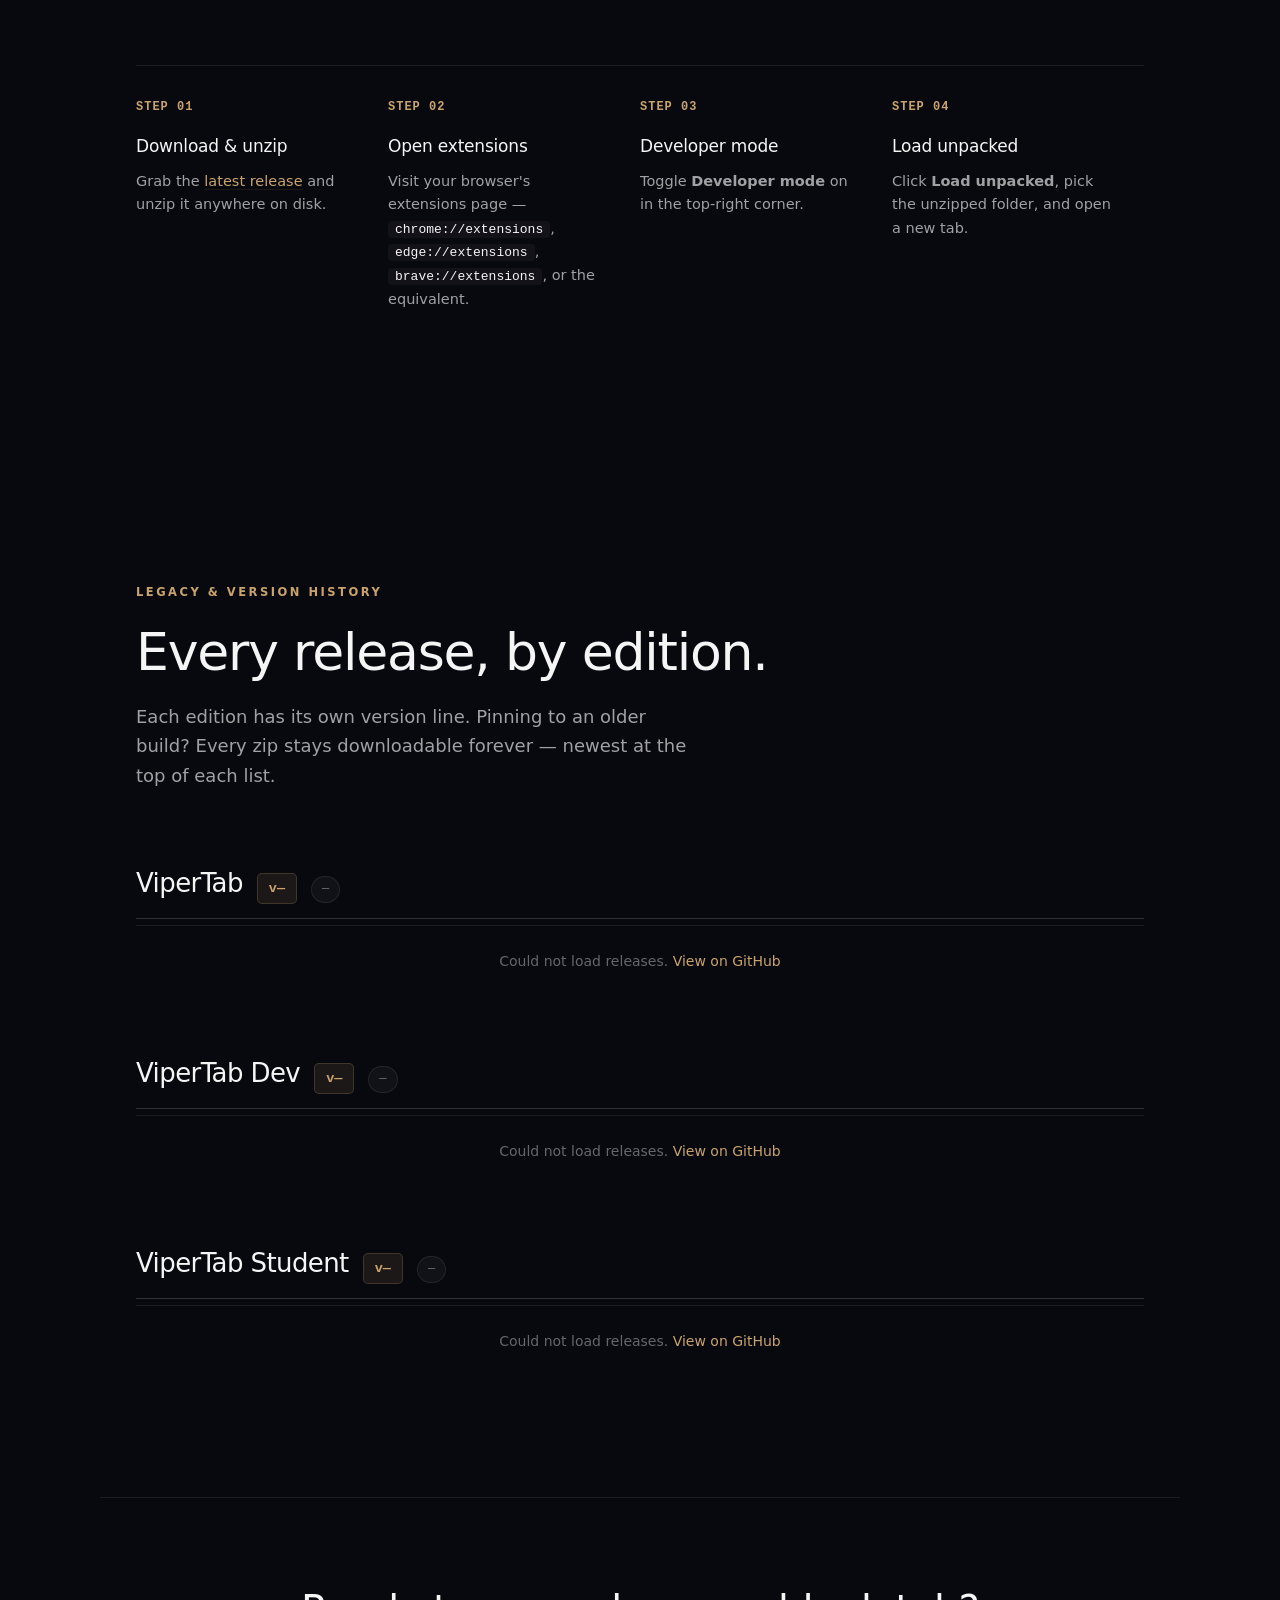
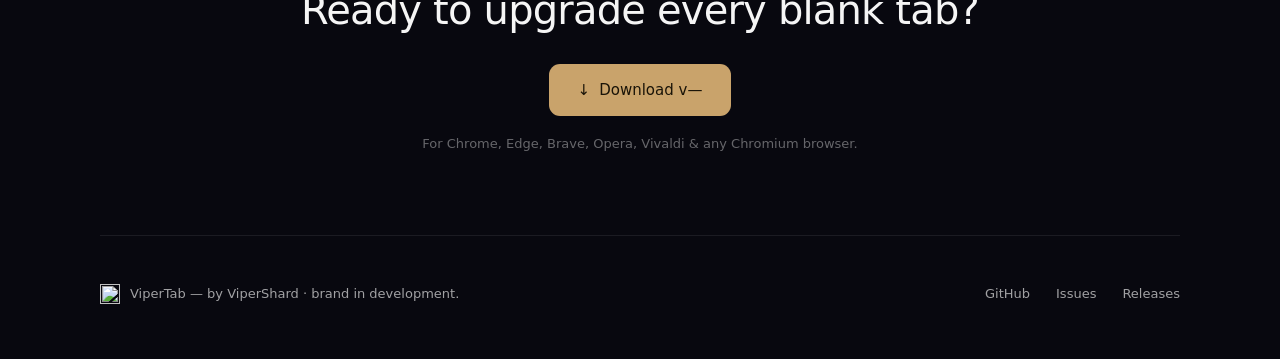
==== commit f54e978c: "Strip Apple Glass branding from website + README + style.css comment" ====
--- a/docs/index.html
+++ b/docs/index.html
@@ -2,11 +2,11 @@
 <html lang="en">
 <head>
     <meta charset="UTF-8">
-    <title>ViperTab — Apple Glass new tab page</title>
+    <title>ViperTab — A customizable new tab page</title>
     <meta name="viewport" content="width=device-width, initial-scale=1">
-    <meta name="description" content="A macOS-inspired new tab page for Chromium-based browsers (Chrome, Edge, Brave, Opera, Vivaldi). Apple Glass UI, 20+ customizable widgets, Spotlight search.">
+    <meta name="description" content="A macOS-inspired new tab page for Chromium-based browsers (Chrome, Edge, Brave, Opera, Vivaldi). Glass UI, 30+ customizable widgets, Spotlight search.">
     <meta property="og:title" content="ViperTab">
-    <meta property="og:description" content="Apple Glass new tab page with 16 customizable widgets — for any Chromium-based browser.">
+    <meta property="og:description" content="A customizable new tab page with 30+ widgets, glass UI, and Spotlight — for any Chromium-based browser.">
     <meta property="og:image" content="https://raw.githubusercontent.com/ViperShard/ViperTab/main/icons/vipershard-logo.png">
     <link rel="icon" type="image/png" href="https://raw.githubusercontent.com/ViperShard/ViperTab/main/icons/favicon.png">
     <style>
@@ -642,7 +642,7 @@
             <img src="https://raw.githubusercontent.com/ViperShard/ViperTab/main/icons/vipershard-full.jpg" class="hero-plaque" alt="ViperShard">
             <div class="hero-eyebrow">A <em>ViperShard</em> project</div>
             <h1>ViperTab</h1>
-            <p class="hero-tagline">Apple Glass for your new tab. 16 customizable widgets, a real dock, and Spotlight — every blank tab becomes a desktop you actually want to look at.</p>
+            <p class="hero-tagline">30+ customizable widgets, a real dock, and Spotlight — every blank tab becomes a desktop you actually want to look at.</p>
 
             <div class="editions hero-editions">
                 <div class="edition">
@@ -652,7 +652,7 @@
                         <span class="edition-downloads" data-edition-downloads="main">—</span>
                     </div>
                     <h3>ViperTab</h3>
-                    <p>Apple Glass desktop with clock, weather, notes, calculator, world clocks, recently closed, sound visualizer, and the rest of the home pack — plus 20+ widgets to swap freely.</p>
+                    <p>Translucent glass desktop with clock, weather, notes, calculator, world clocks, recently closed, sound visualizer, and the rest of the home pack — plus 30+ widgets to swap freely.</p>
                     <div class="edition-actions">
                         <a href="https://github.com/ViperShard/ViperTab/releases/latest/download/ViperTab.zip" class="btn btn-primary edition-cta">
                             <span>↓</span><span>Download</span>
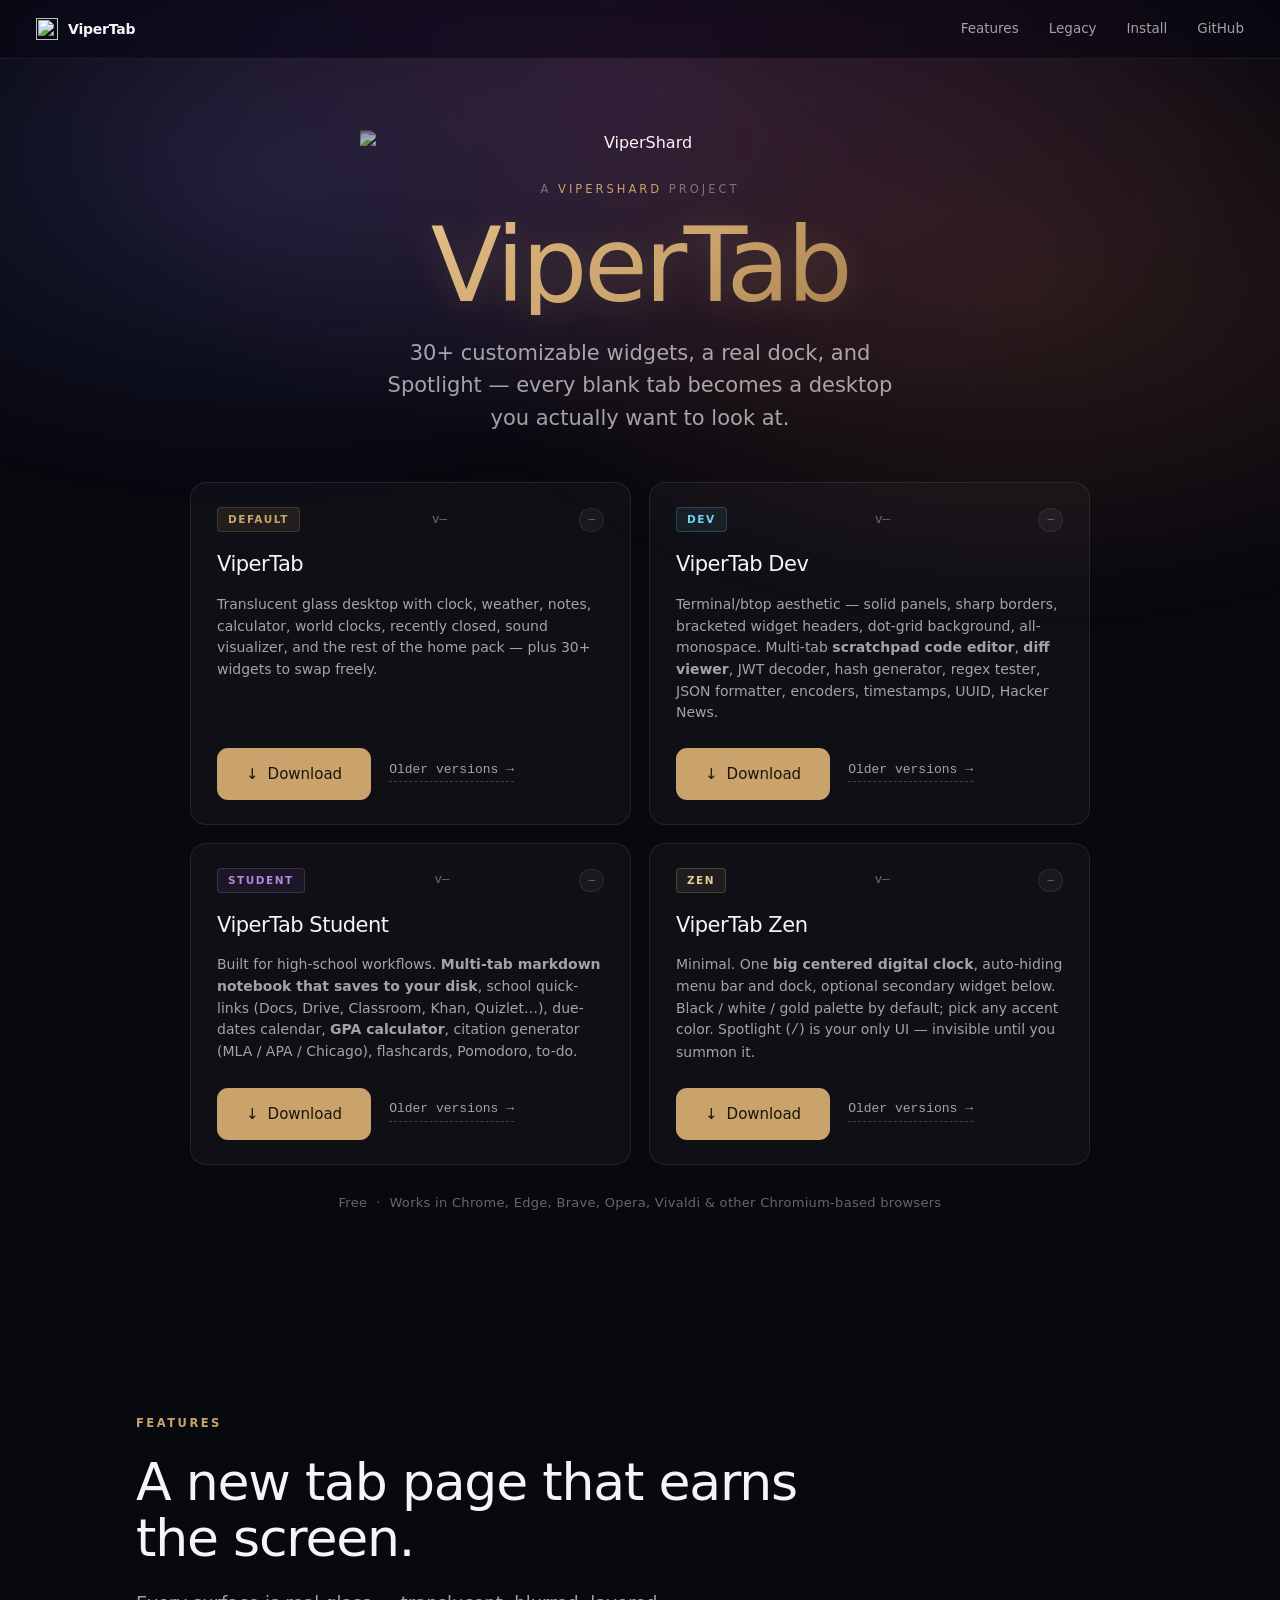
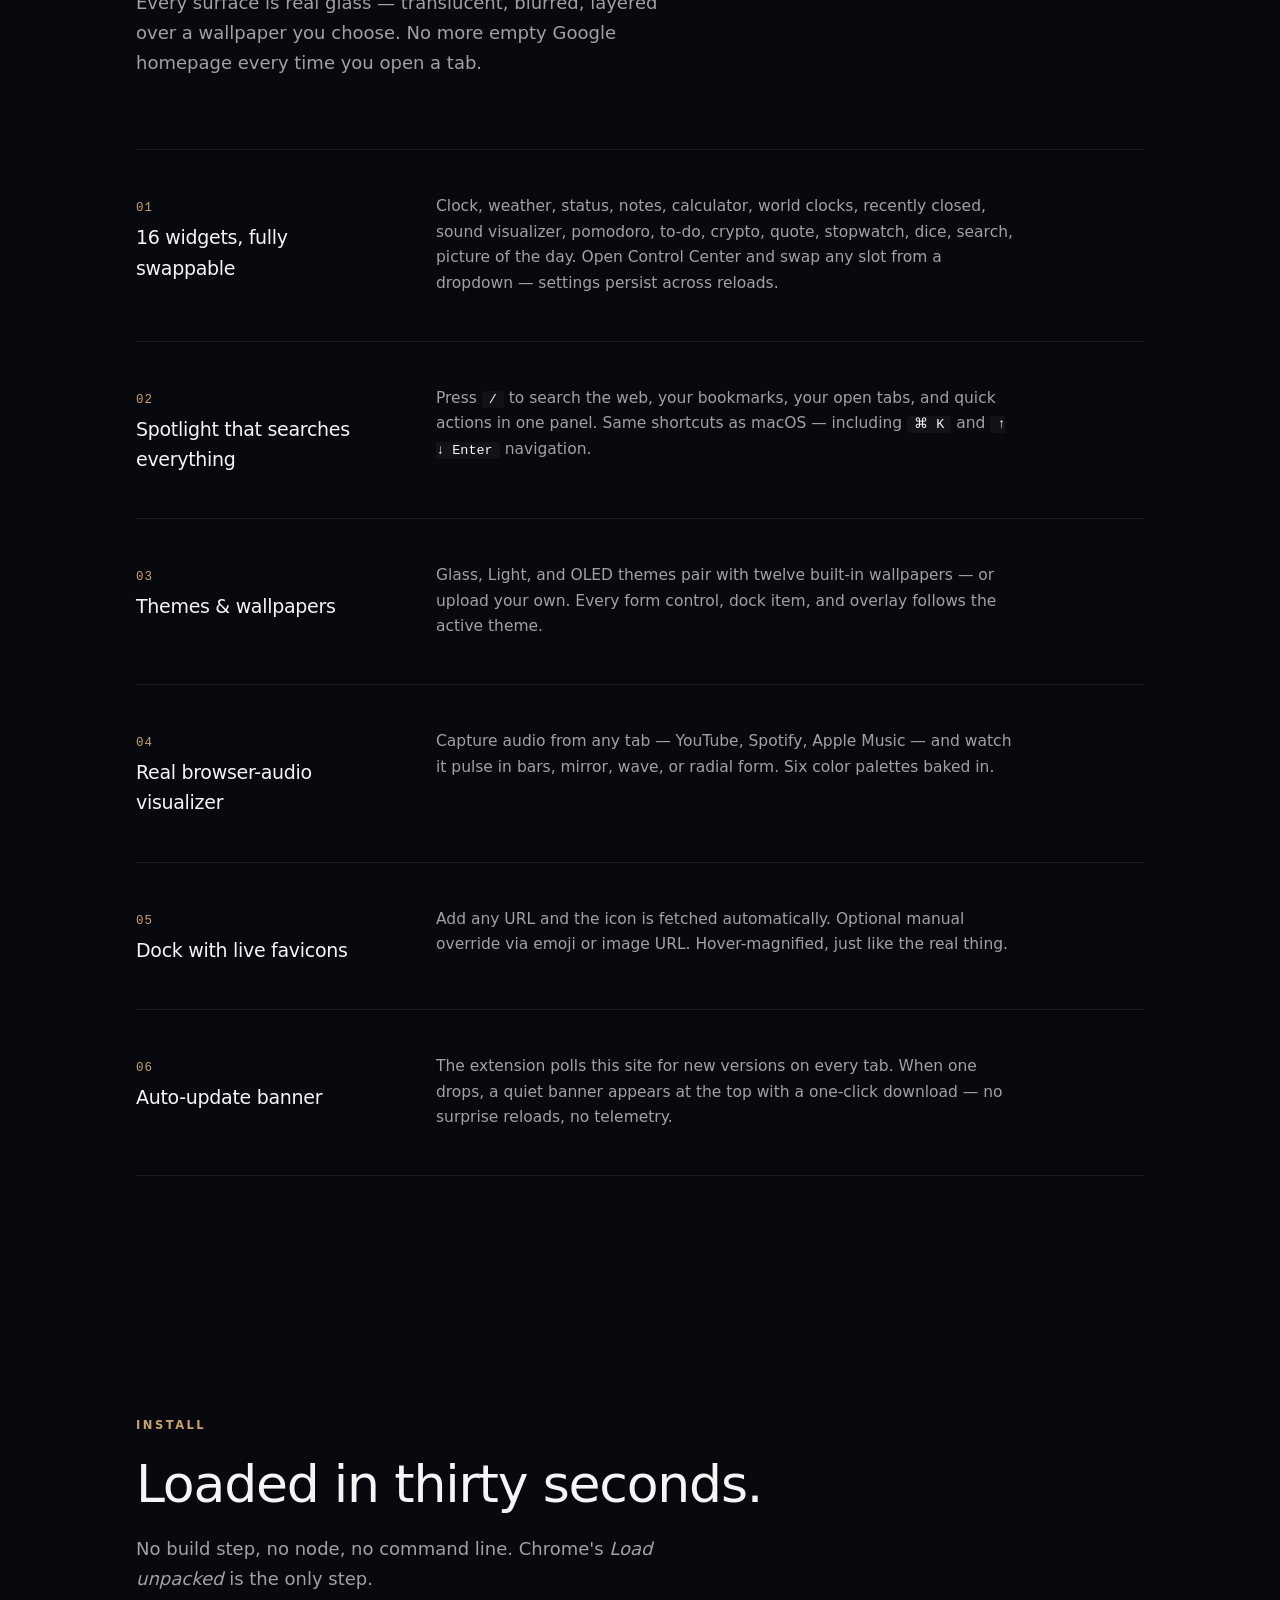
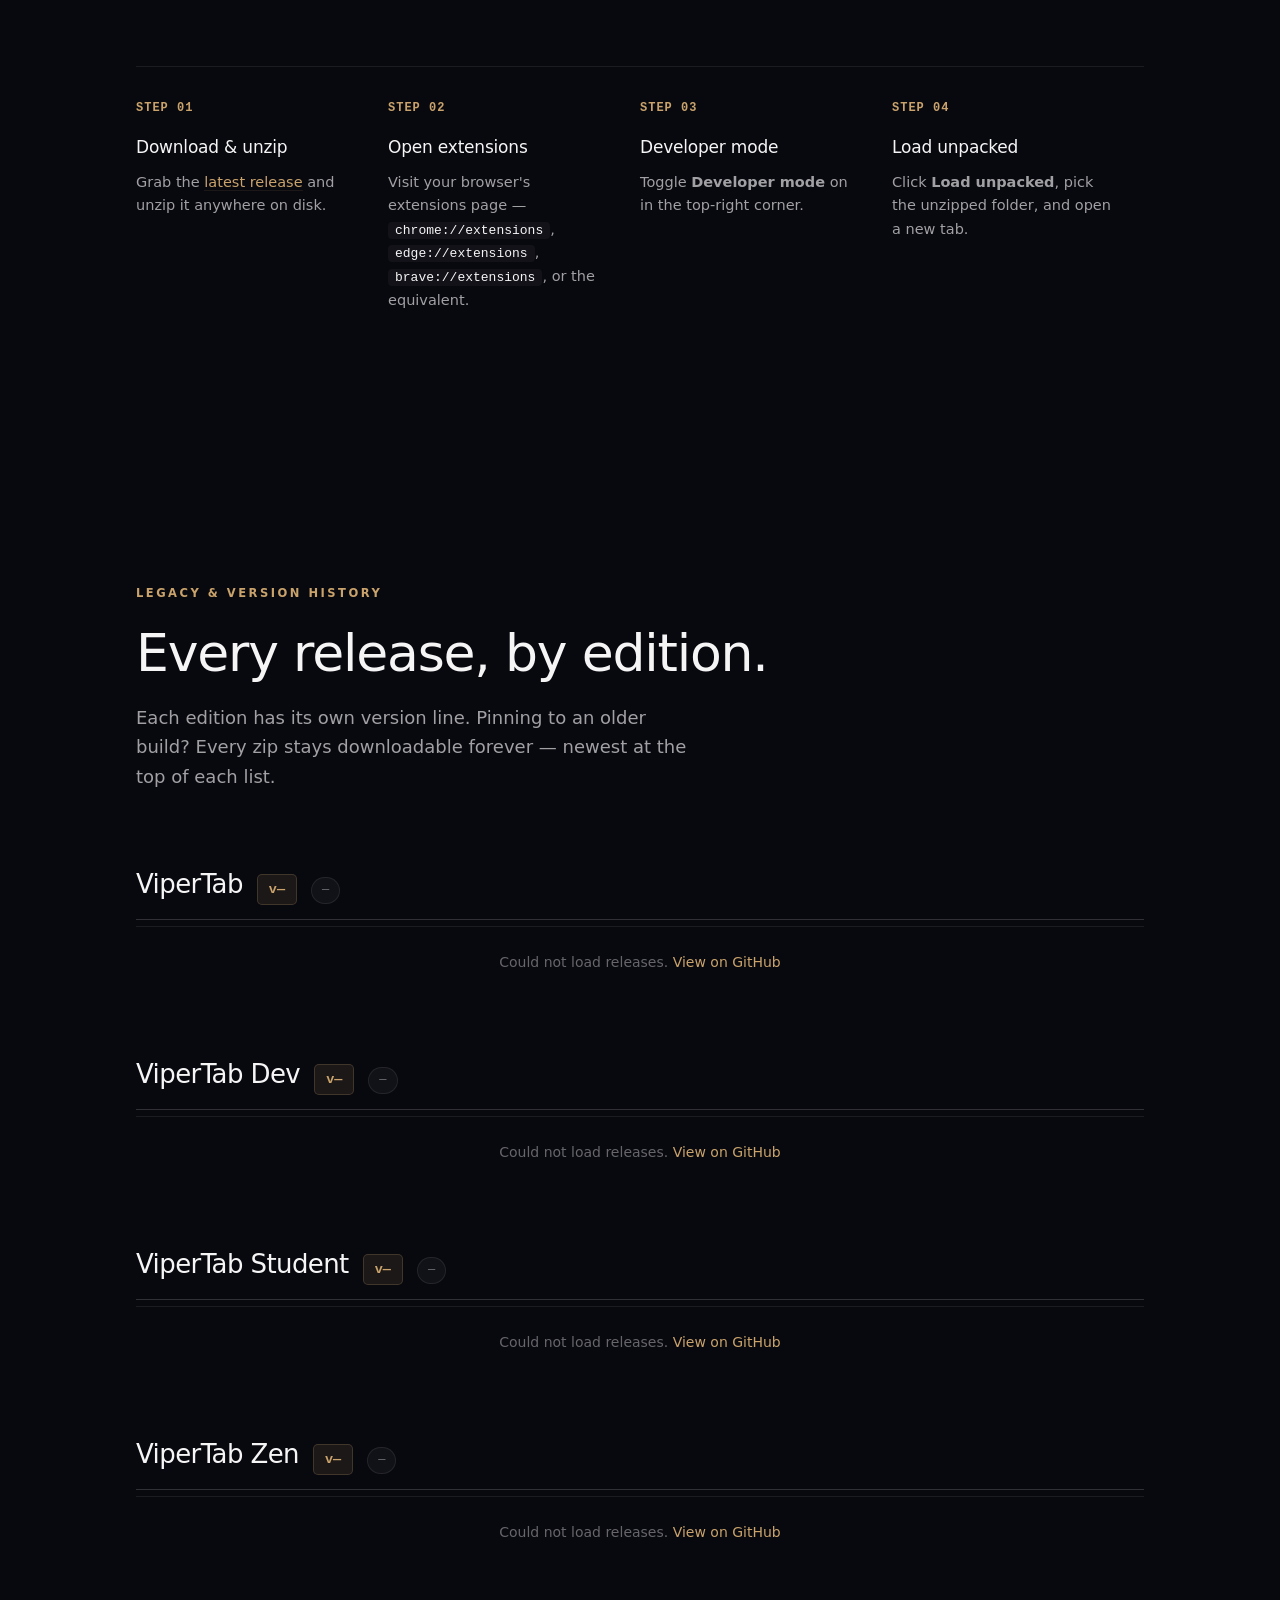
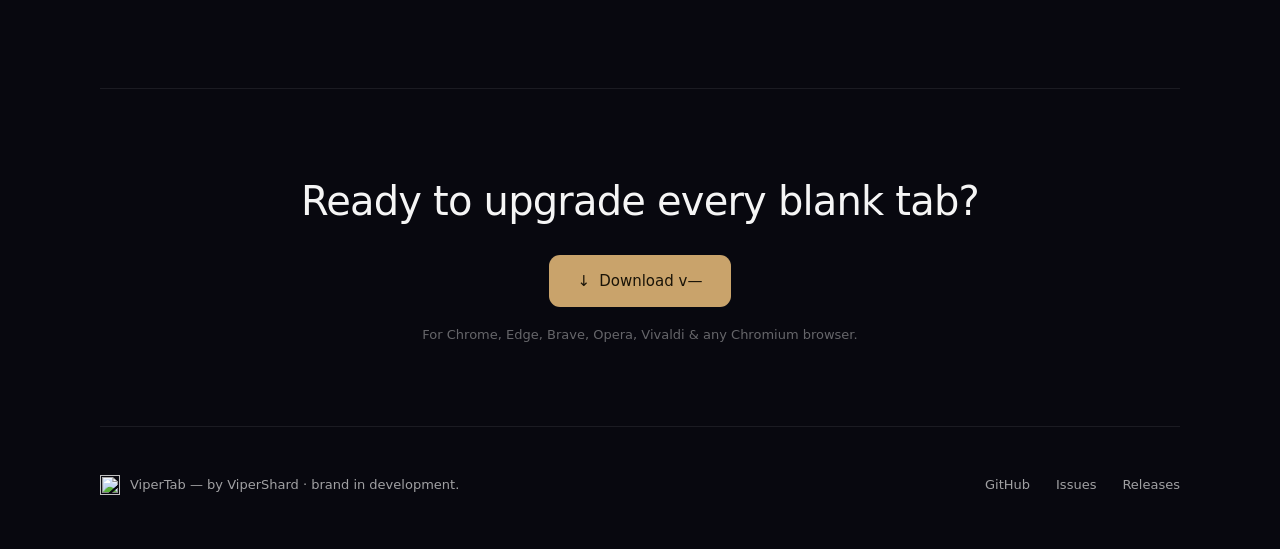
==== commit 3a5c693c: "Zen edition launch: 4th edition, minimalist clock-only layout with auto-hide chrome and customizable" ====
--- a/docs/index.html
+++ b/docs/index.html
@@ -329,6 +329,11 @@
             color: #b486e0;
             background: rgba(180, 134, 224, 0.08);
             border-color: rgba(180, 134, 224, 0.22);
+        }
+        .edition-tag-zen {
+            color: #e8c891;
+            background: rgba(232, 200, 145, 0.08);
+            border-color: rgba(232, 200, 145, 0.22);
         }
         .edition h3 {
             font-size: 22px;
@@ -690,6 +695,21 @@
                         <a href="#legacy-student" class="edition-legacy">Older versions →</a>
                     </div>
                 </div>
+                <div class="edition">
+                    <div class="edition-header">
+                        <div class="edition-tag edition-tag-zen">Zen</div>
+                        <span class="edition-version" data-edition-version="zen">v—</span>
+                        <span class="edition-downloads" data-edition-downloads="zen">—</span>
+                    </div>
+                    <h3>ViperTab Zen</h3>
+                    <p>Minimal. One <strong>big centered digital clock</strong>, auto-hiding menu bar and dock, optional secondary widget below. Black / white / gold palette by default; pick any accent color. Spotlight (<code>/</code>) is your only UI — invisible until you summon it.</p>
+                    <div class="edition-actions">
+                        <a href="https://github.com/ViperShard/ViperTab/releases/latest/download/ViperTabZen.zip" class="btn btn-primary edition-cta">
+                            <span>↓</span><span>Download</span>
+                        </a>
+                        <a href="#legacy-zen" class="edition-legacy">Older versions →</a>
+                    </div>
+                </div>
             </div>
 
             <div class="hero-meta">
@@ -808,6 +828,15 @@
                 <span class="version-downloads" data-edition-downloads="student">—</span>
             </div>
             <div class="version-list" data-edition-list="student"><div class="version-loading">Loading…</div></div>
+        </div>
+
+        <div class="version-edition" id="legacy-zen">
+            <div class="version-edition-head">
+                <h3>ViperTab Zen</h3>
+                <span class="version-current" data-edition-version="zen">v—</span>
+                <span class="version-downloads" data-edition-downloads="zen">—</span>
+            </div>
+            <div class="version-list" data-edition-list="zen"><div class="version-loading">Loading…</div></div>
         </div>
     </section>
 
@@ -844,12 +873,14 @@
                 const main    = d.editions?.main?.version    || d.version || '—';
                 const dev     = d.editions?.dev?.version     || d.version || '—';
                 const student = d.editions?.student?.version || d.version || '—';
+                const zen     = d.editions?.zen?.version     || d.version || '—';
                 const setText = (id, val) => { const el = document.getElementById(id); if (el) el.textContent = val; };
                 setText('version', main);
                 setText('version-2', main);
                 document.querySelectorAll('[data-edition-version="main"]').forEach(el => el.textContent = 'v' + main);
                 document.querySelectorAll('[data-edition-version="dev"]').forEach(el => el.textContent = 'v' + dev);
                 document.querySelectorAll('[data-edition-version="student"]').forEach(el => el.textContent = 'v' + student);
+                document.querySelectorAll('[data-edition-version="zen"]').forEach(el => el.textContent = 'v' + zen);
             })
             .catch(() => {
                 ['version', 'version-2'].forEach(id => {
@@ -904,6 +935,7 @@
                     main:    { el: document.querySelector('[data-edition-list="main"]'),    asset: 'ViperTab.zip',         label: 'ViperTab',         seen: 0, downloads: 0 },
                     dev:     { el: document.querySelector('[data-edition-list="dev"]'),     asset: 'ViperTabDev.zip',      label: 'ViperTab Dev',     seen: 0, downloads: 0 },
                     student: { el: document.querySelector('[data-edition-list="student"]'), asset: 'ViperTabStudent.zip',  label: 'ViperTab Student', seen: 0, downloads: 0 },
+                    zen:     { el: document.querySelector('[data-edition-list="zen"]'),     asset: 'ViperTabZen.zip',      label: 'ViperTab Zen',     seen: 0, downloads: 0 },
                 };
                 Object.values(lists).forEach(L => L.el.innerHTML = '');
                 if (!Array.isArray(releases) || releases.length === 0) {
@@ -928,7 +960,7 @@
             })
             .catch(() => {
                 const errMsg = '<div class="version-error">Could not load releases. <a href="https://github.com/ViperShard/ViperTab/releases">View on GitHub</a></div>';
-                ['main', 'dev', 'student'].forEach(e => {
+                ['main', 'dev', 'student', 'zen'].forEach(e => {
                     const el = document.querySelector(`[data-edition-list="${e}"]`);
                     if (el) el.innerHTML = errMsg;
                 });
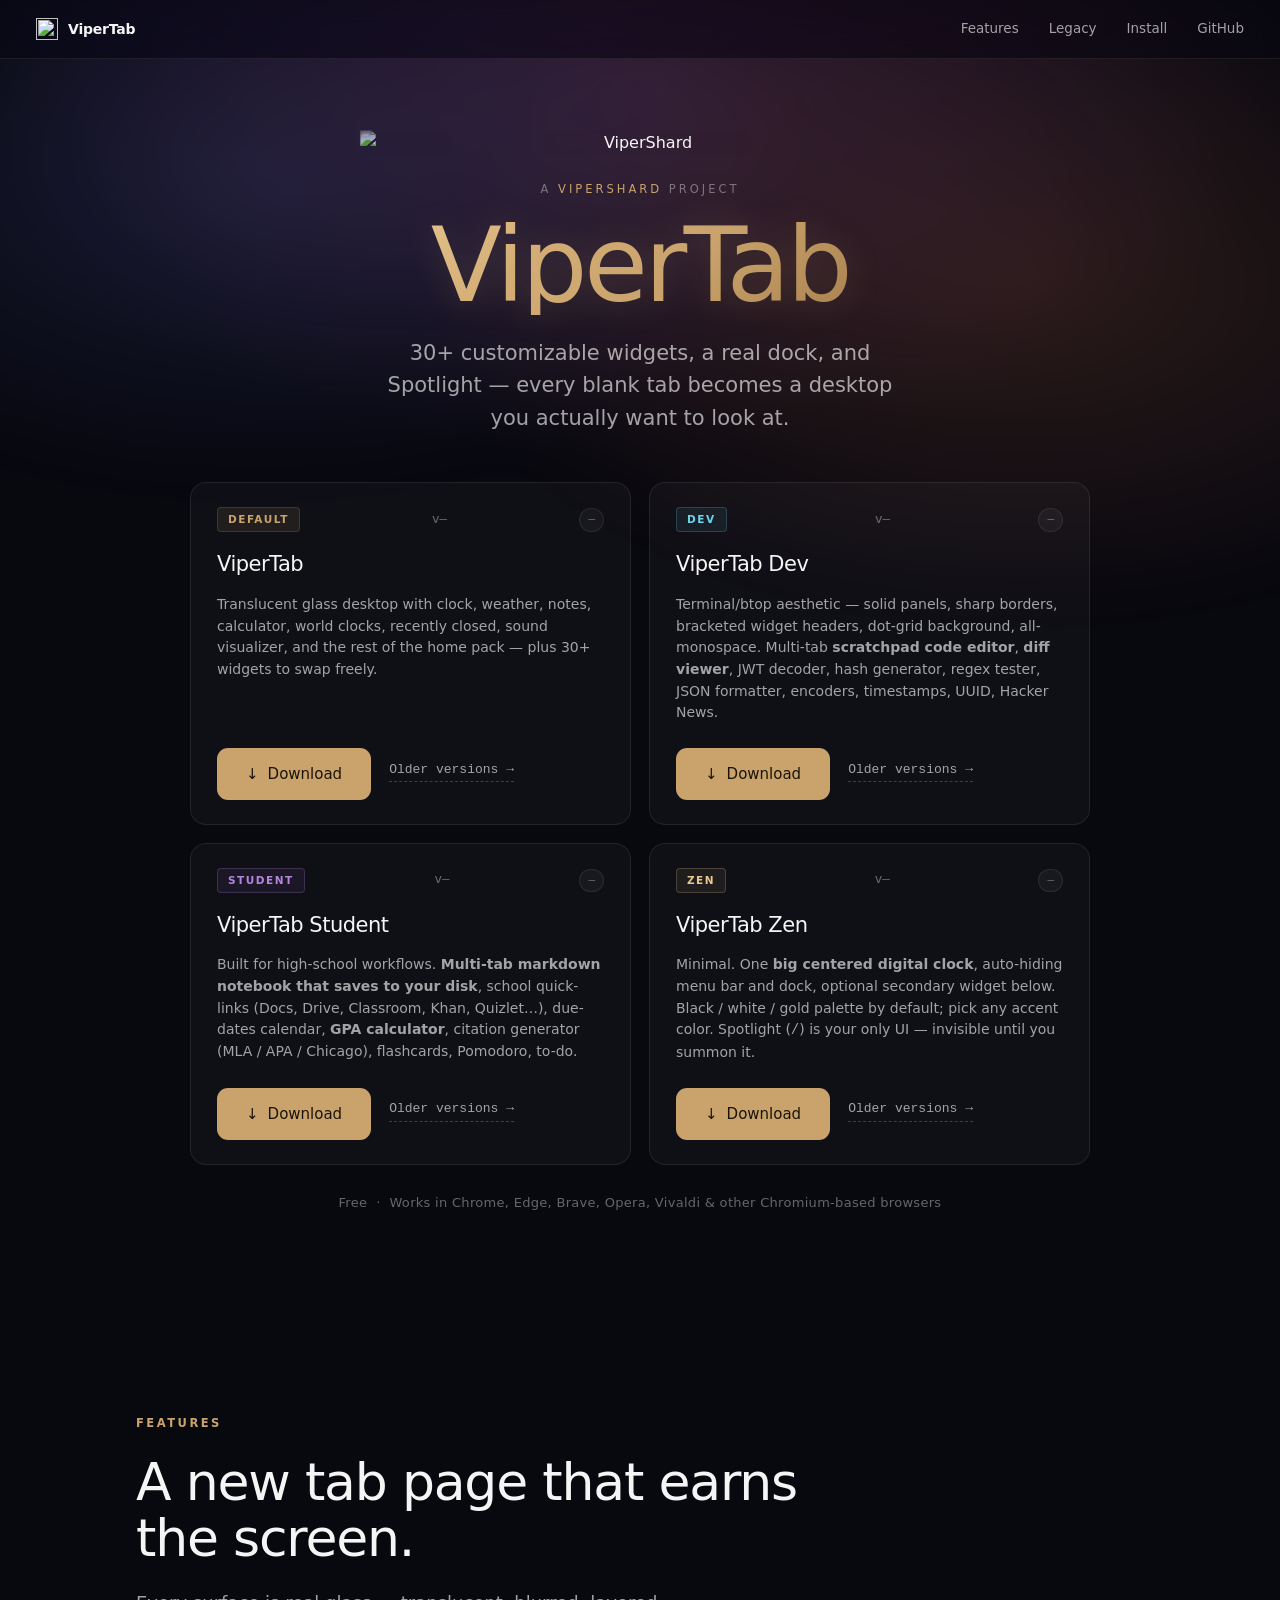
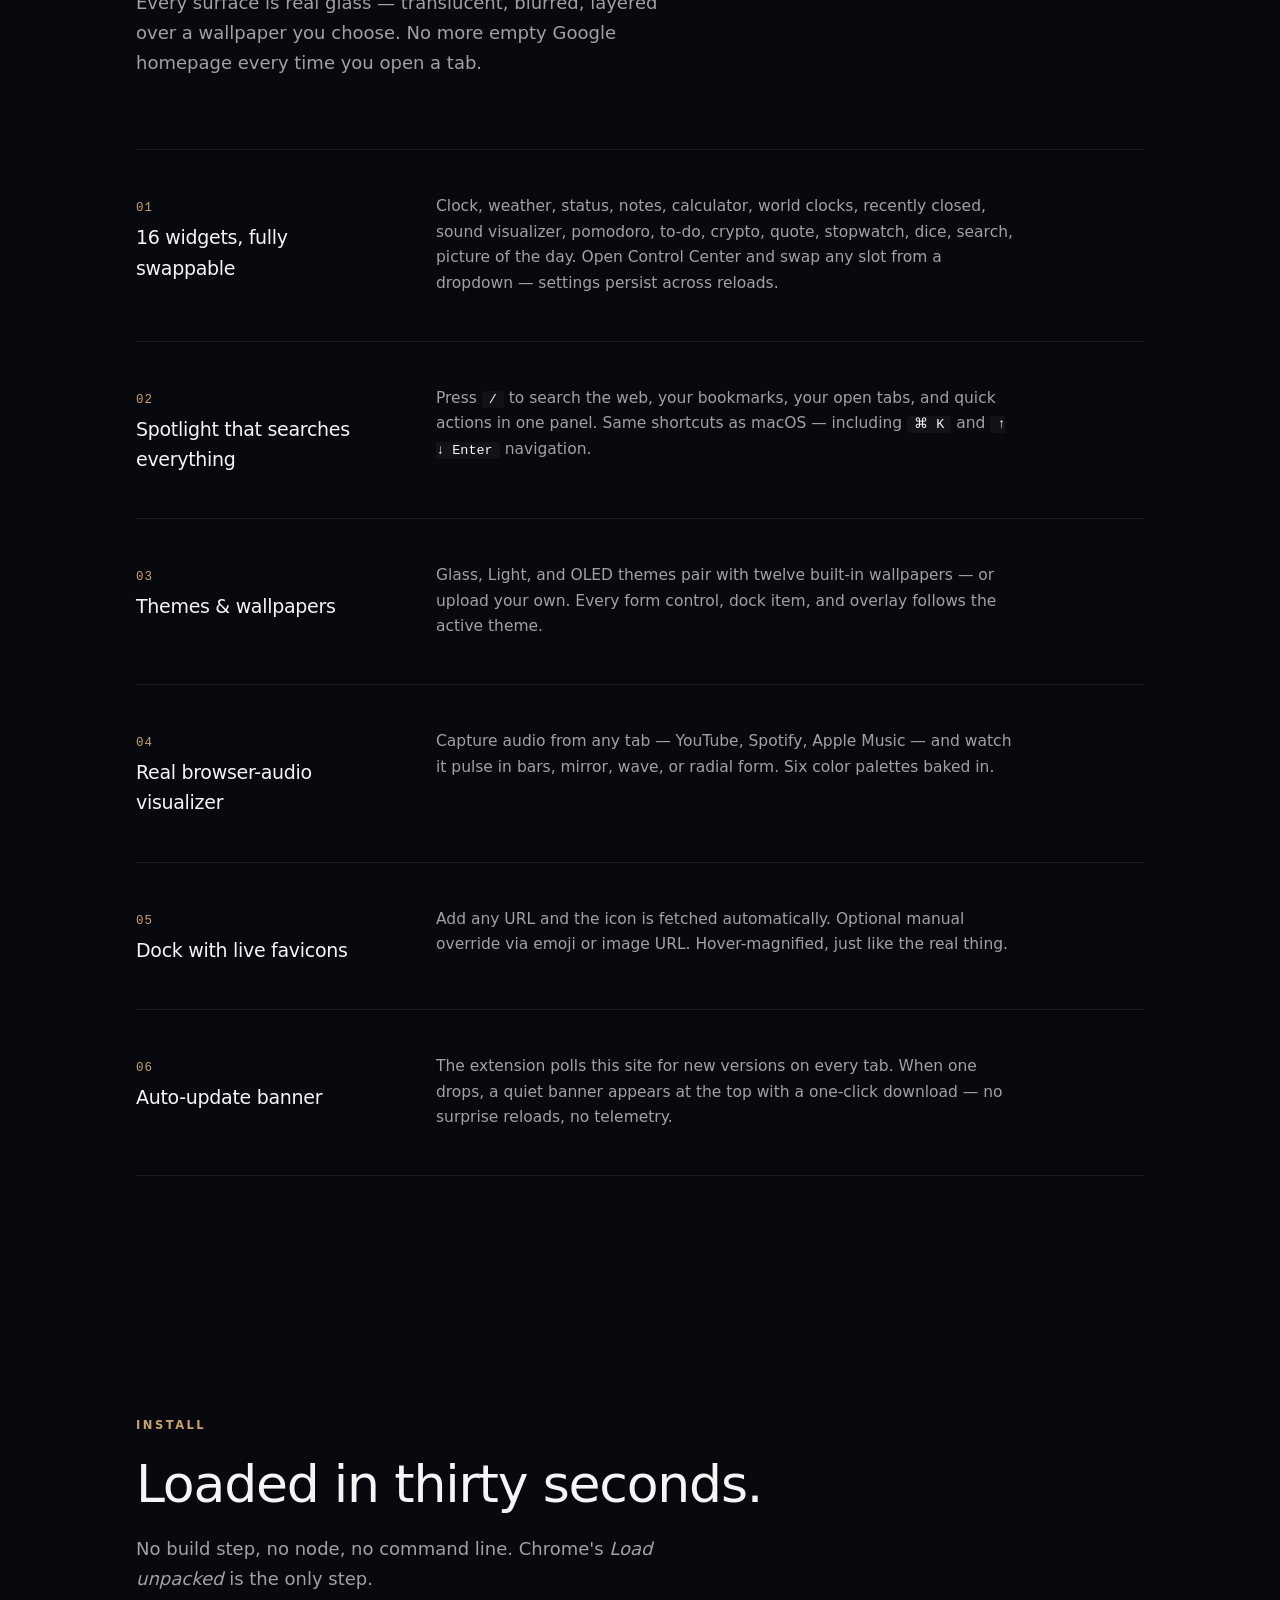
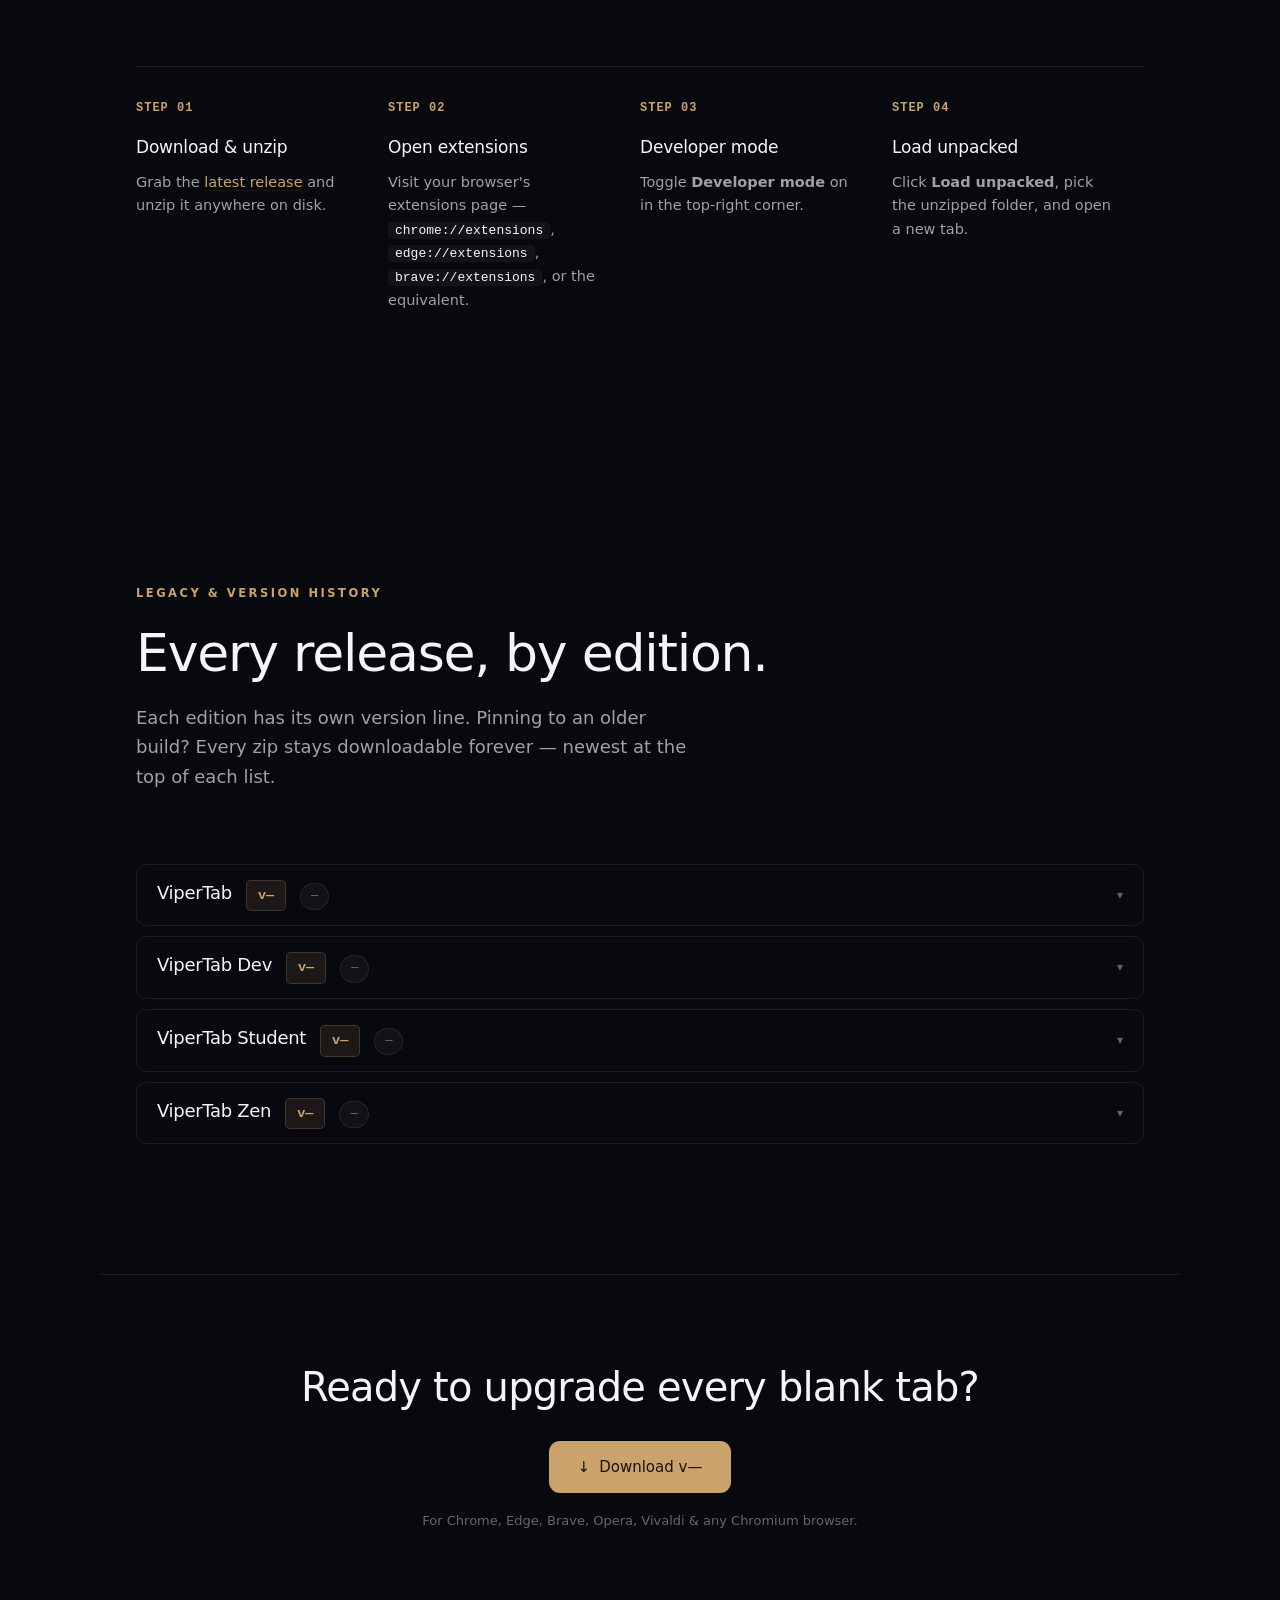
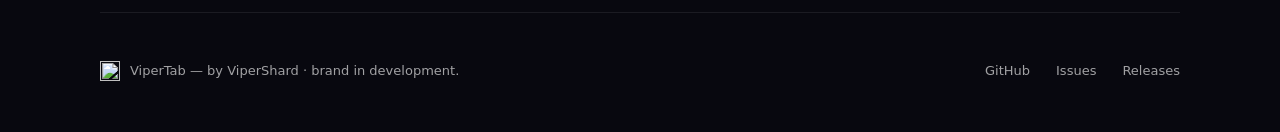
==== commit d2a322e8: "Legacy section: collapse each edition's version history into a <details> dropdown" ====
--- a/docs/index.html
+++ b/docs/index.html
@@ -406,24 +406,52 @@
             white-space: nowrap;
         }
 
-        /* Per-edition version blocks */
+        /* Per-edition version blocks — collapsible dropdowns */
         .version-edition {
-            margin-bottom: 56px;
-        }
-        .version-edition:last-of-type { margin-bottom: 0; }
+            margin-bottom: 10px;
+            border: 1px solid var(--line);
+            border-radius: 10px;
+            overflow: hidden;
+            transition: border-color 0.15s, background 0.15s;
+        }
+        .version-edition[open] {
+            border-color: var(--line-bright);
+            background: rgba(255, 255, 255, 0.02);
+        }
         .version-edition-head {
             display: flex;
             align-items: baseline;
             gap: 14px;
-            margin-bottom: 6px;
-            padding-bottom: 14px;
-            border-bottom: 1px solid var(--line-bright);
+            padding: 14px 20px;
+            cursor: pointer;
+            list-style: none;
+            user-select: none;
+            transition: background 0.15s;
+        }
+        .version-edition-head::-webkit-details-marker { display: none; }
+        .version-edition-head::marker { content: ''; }
+        .version-edition-head:hover { background: rgba(255, 255, 255, 0.025); }
+        .version-edition-head::after {
+            content: '▾';
+            margin-left: auto;
+            color: var(--text-faint);
+            font-size: 12px;
+            transition: transform 0.2s;
+        }
+        .version-edition[open] .version-edition-head::after {
+            transform: rotate(180deg);
         }
         .version-edition-head h3 {
-            font-size: 26px;
-            font-weight: 400;
-            letter-spacing: -0.6px;
-        }
+            font-size: 18px;
+            font-weight: 500;
+            letter-spacing: -0.3px;
+            margin: 0;
+        }
+        .version-edition[open] .version-list {
+            border-top: 1px solid var(--line);
+            padding: 4px 20px 14px;
+        }
+        .version-edition .version-list { padding: 0 20px; }
         .version-current {
             font-family: ui-monospace, "SF Mono", Menlo, monospace;
             font-size: 13.5px;
@@ -803,41 +831,41 @@
         <h2 class="section-title">Every release, by edition.</h2>
         <p class="section-lede">Each edition has its own version line. Pinning to an older build? Every zip stays downloadable forever — newest at the top of each list.</p>
 
-        <div class="version-edition" id="legacy-main">
-            <div class="version-edition-head">
+        <details class="version-edition" id="legacy-main">
+            <summary class="version-edition-head">
                 <h3>ViperTab</h3>
                 <span class="version-current" data-edition-version="main">v—</span>
                 <span class="version-downloads" data-edition-downloads="main">—</span>
-            </div>
+            </summary>
             <div class="version-list" data-edition-list="main"><div class="version-loading">Loading…</div></div>
-        </div>
-
-        <div class="version-edition" id="legacy-dev">
-            <div class="version-edition-head">
+        </details>
+
+        <details class="version-edition" id="legacy-dev">
+            <summary class="version-edition-head">
                 <h3>ViperTab Dev</h3>
                 <span class="version-current" data-edition-version="dev">v—</span>
                 <span class="version-downloads" data-edition-downloads="dev">—</span>
-            </div>
+            </summary>
             <div class="version-list" data-edition-list="dev"><div class="version-loading">Loading…</div></div>
-        </div>
-
-        <div class="version-edition" id="legacy-student">
-            <div class="version-edition-head">
+        </details>
+
+        <details class="version-edition" id="legacy-student">
+            <summary class="version-edition-head">
                 <h3>ViperTab Student</h3>
                 <span class="version-current" data-edition-version="student">v—</span>
                 <span class="version-downloads" data-edition-downloads="student">—</span>
-            </div>
+            </summary>
             <div class="version-list" data-edition-list="student"><div class="version-loading">Loading…</div></div>
-        </div>
-
-        <div class="version-edition" id="legacy-zen">
-            <div class="version-edition-head">
+        </details>
+
+        <details class="version-edition" id="legacy-zen">
+            <summary class="version-edition-head">
                 <h3>ViperTab Zen</h3>
                 <span class="version-current" data-edition-version="zen">v—</span>
                 <span class="version-downloads" data-edition-downloads="zen">—</span>
-            </div>
+            </summary>
             <div class="version-list" data-edition-list="zen"><div class="version-loading">Loading…</div></div>
-        </div>
+        </details>
     </section>
 
     <section class="cta-band">
@@ -865,6 +893,19 @@
     </footer>
 
     <script>
+        // If someone deep-links to #legacy-main / #legacy-dev / etc., auto-open
+        // that <details> so they land on the expanded list.
+        function openHashedDetails() {
+            try {
+                const id = location.hash.replace('#', '');
+                if (!id) return;
+                const el = document.getElementById(id);
+                if (el && el.tagName === 'DETAILS') el.open = true;
+            } catch {}
+        }
+        openHashedDetails();
+        window.addEventListener('hashchange', openHashedDetails);
+
         // Show current version per edition (from version.json's editions block,
         // falling back to the legacy flat schema for older repo states).
         fetch('https://raw.githubusercontent.com/ViperShard/ViperTab/main/version.json?t=' + Date.now())
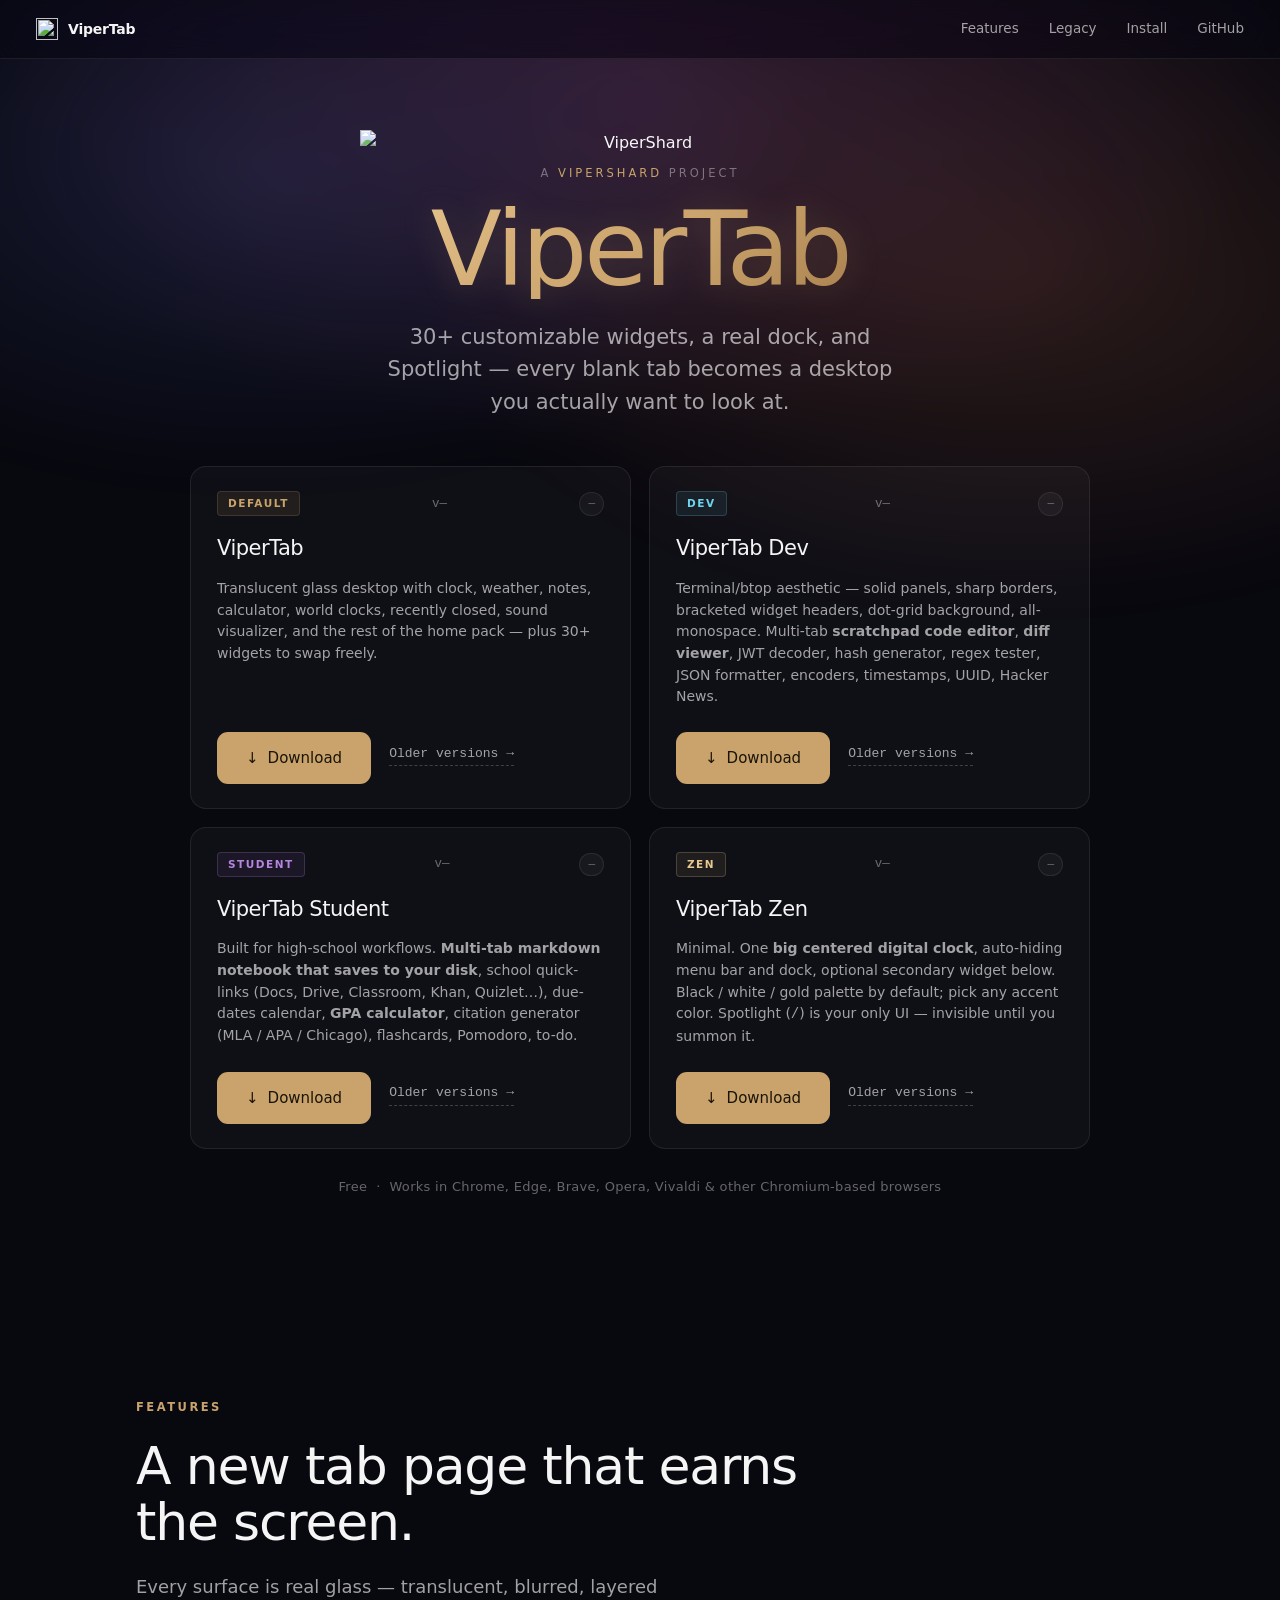
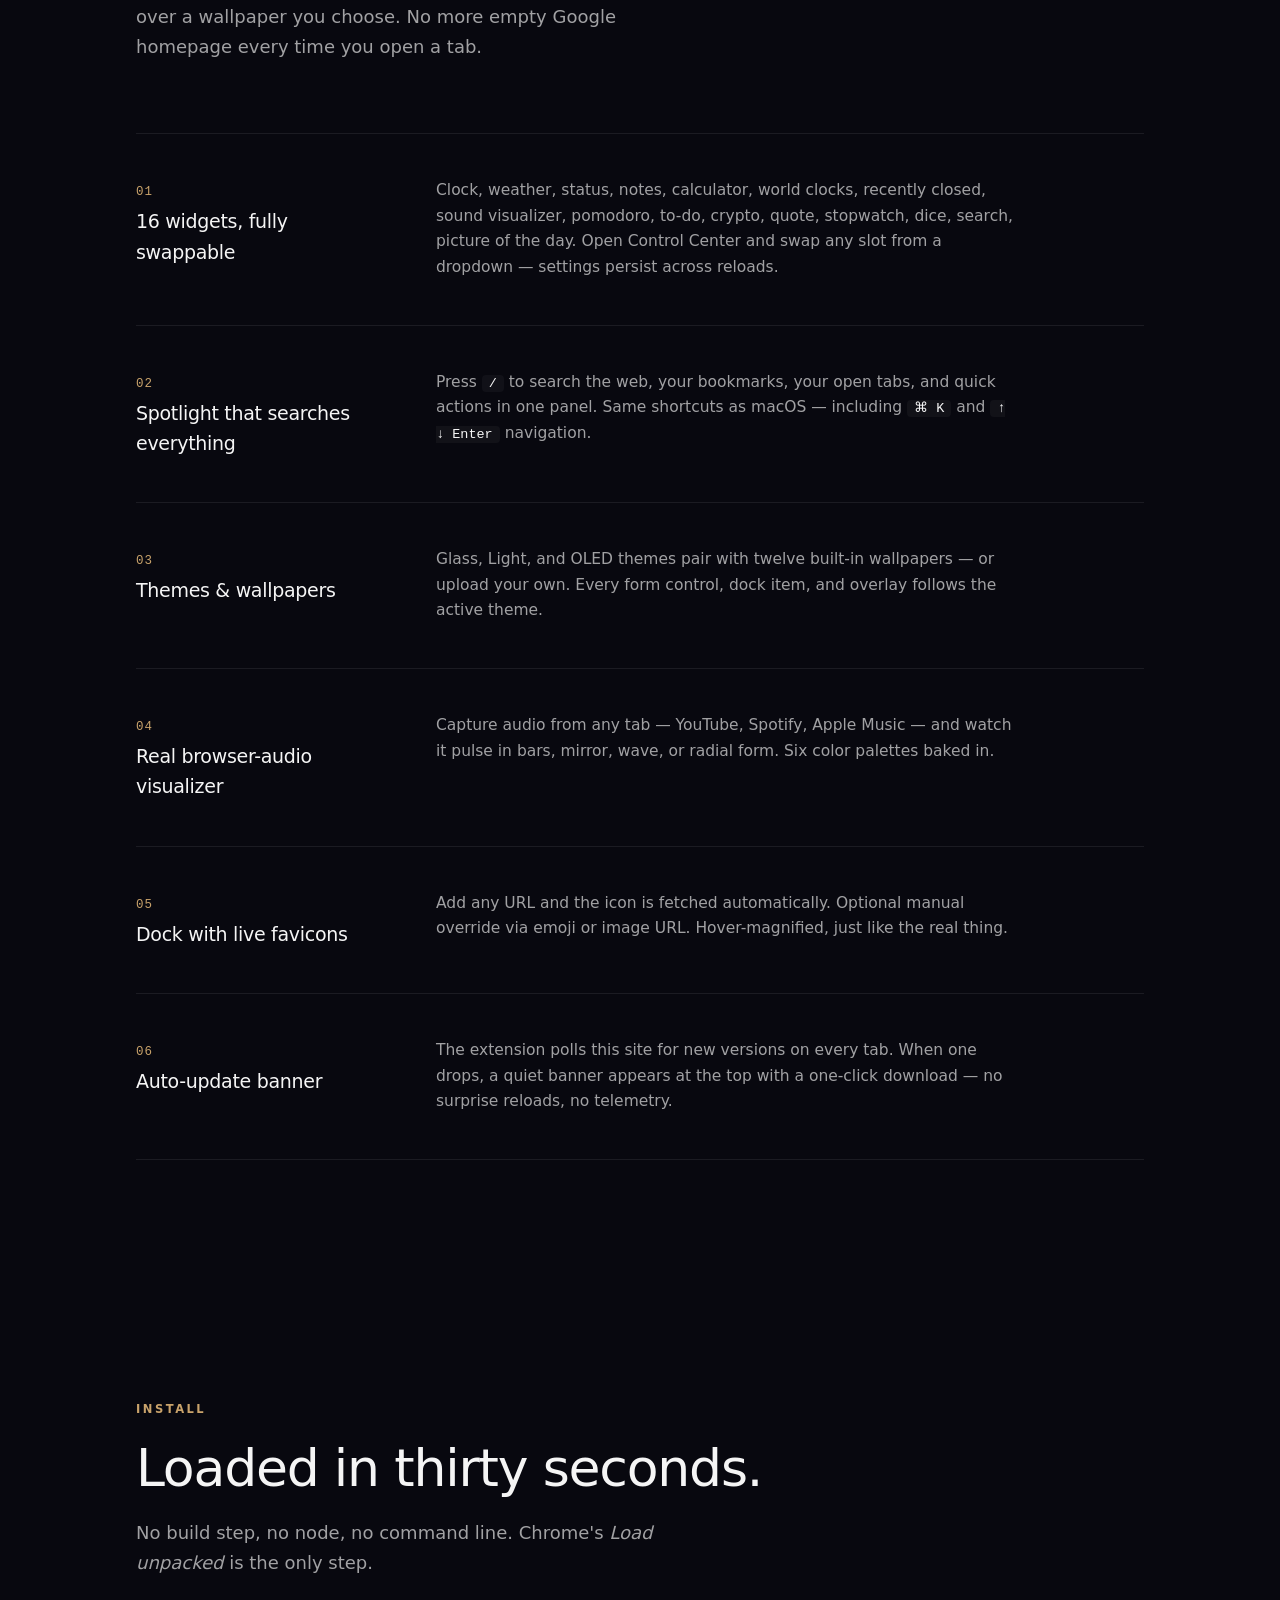
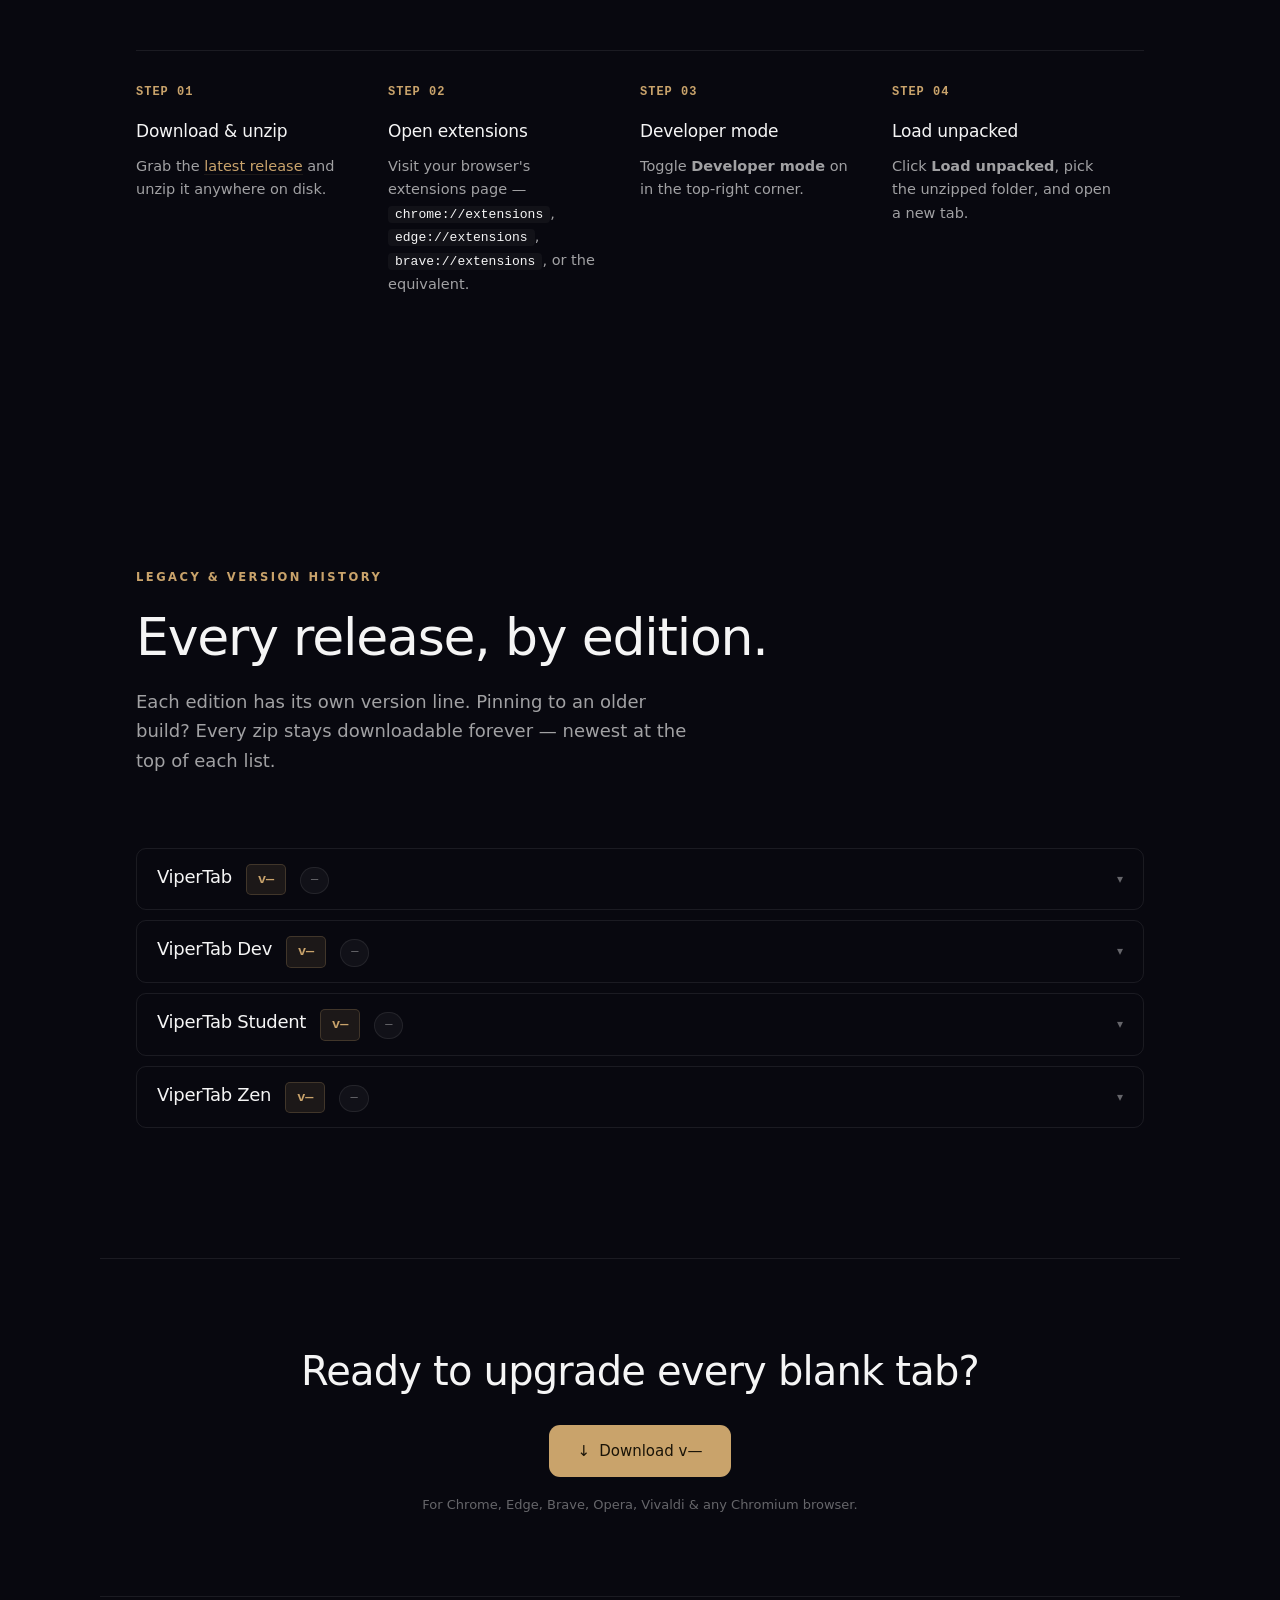
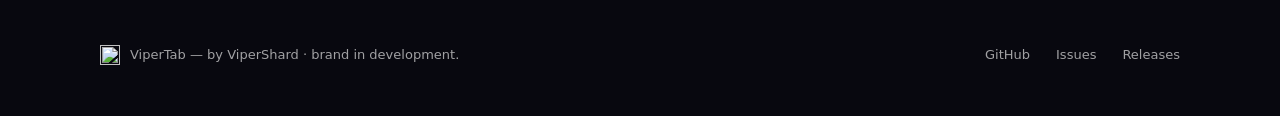
==== commit 194a750e: "Float official logo on hero with screen blend mode Replaces plaque JPG with full official logo PNG. " ====
--- a/docs/index.html
+++ b/docs/index.html
@@ -117,10 +117,8 @@
             width: 560px;
             max-width: 90%;
             display: block;
-            margin: 0 auto 24px;
-            -webkit-mask-image: radial-gradient(ellipse 78% 78% at 50% 52%, #000 55%, transparent 100%);
-            mask-image: radial-gradient(ellipse 78% 78% at 50% 52%, #000 55%, transparent 100%);
-            filter: drop-shadow(0 18px 40px rgba(0, 0, 0, 0.5));
+            margin: 0 auto 8px;
+            mix-blend-mode: screen;
         }
         .hero-eyebrow {
             font-size: 11.5px;
@@ -672,7 +670,7 @@
 
     <section class="hero">
         <div class="hero-content">
-            <img src="https://raw.githubusercontent.com/ViperShard/ViperTab/main/icons/vipershard-full.jpg" class="hero-plaque" alt="ViperShard">
+            <img src="https://raw.githubusercontent.com/ViperShard/ViperTab/main/icons/vipershard-hero.png" class="hero-plaque" alt="ViperShard">
             <div class="hero-eyebrow">A <em>ViperShard</em> project</div>
             <h1>ViperTab</h1>
             <p class="hero-tagline">30+ customizable widgets, a real dock, and Spotlight — every blank tab becomes a desktop you actually want to look at.</p>
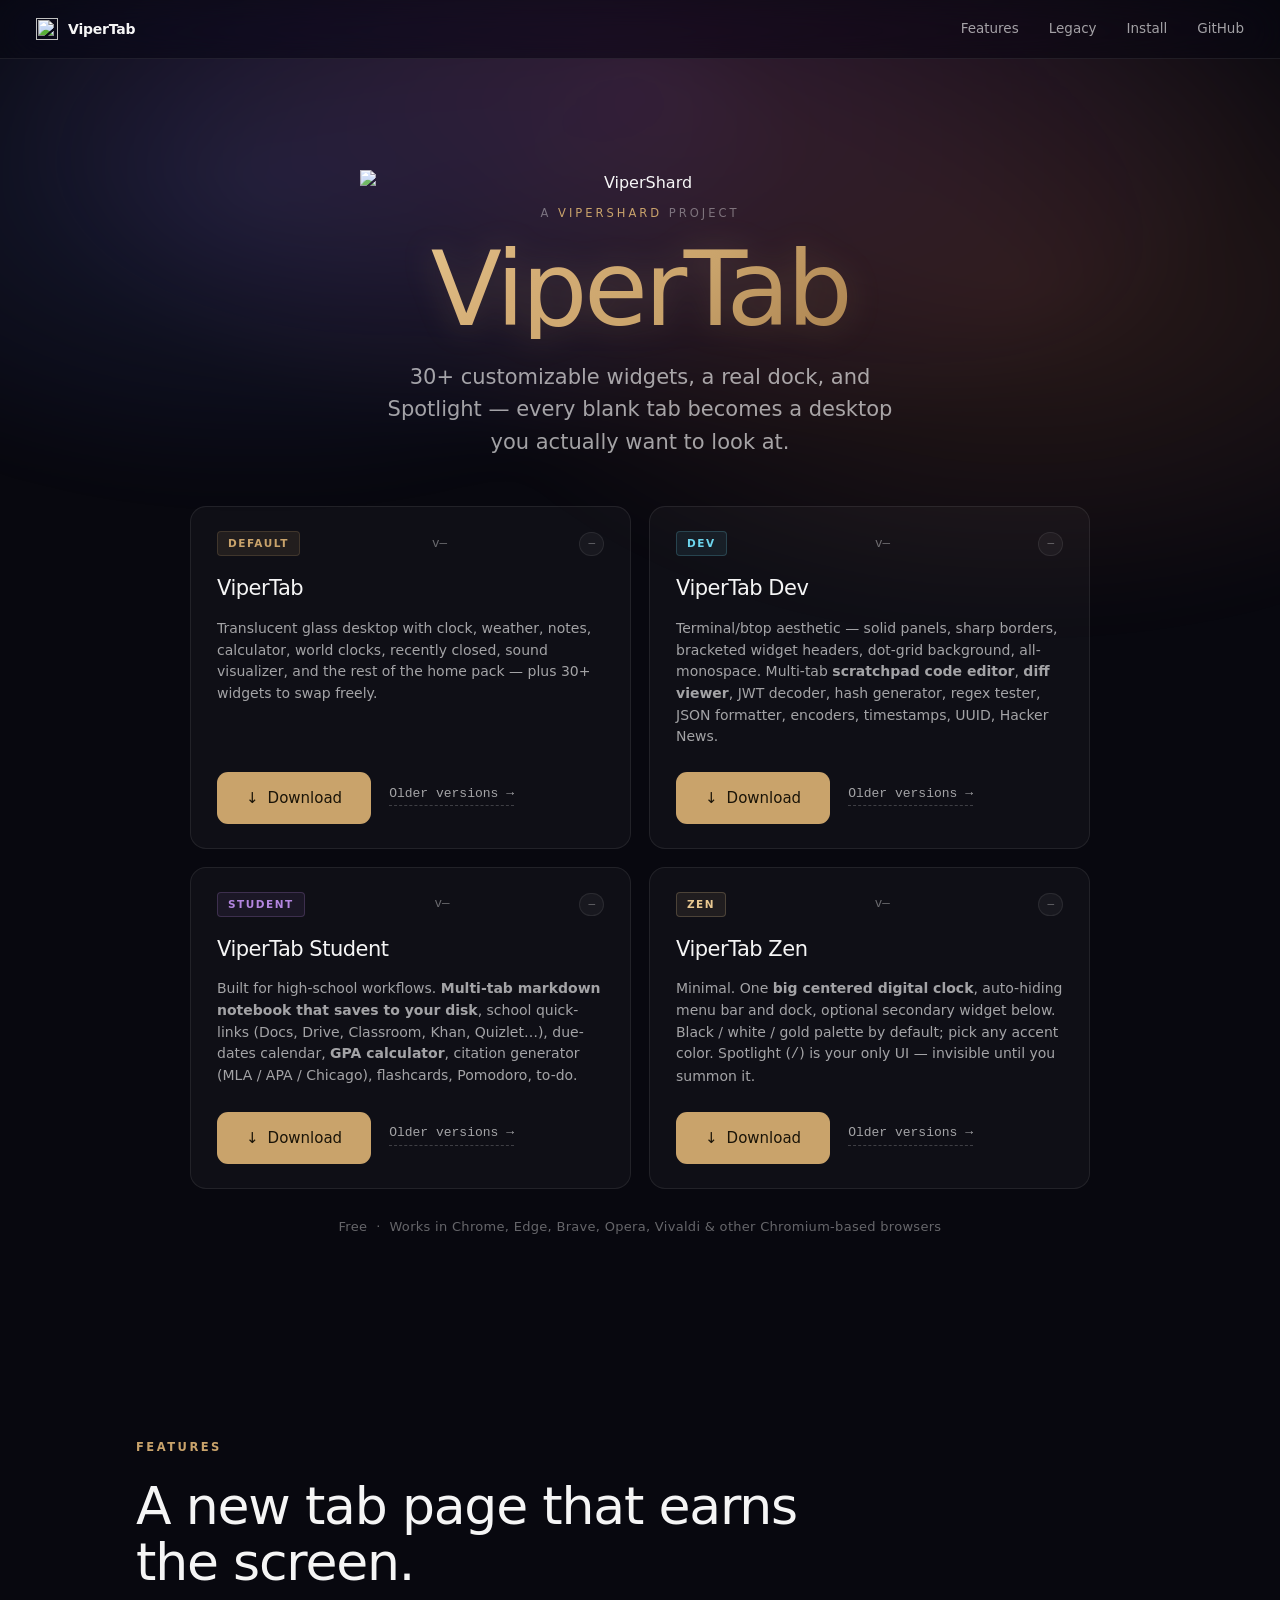
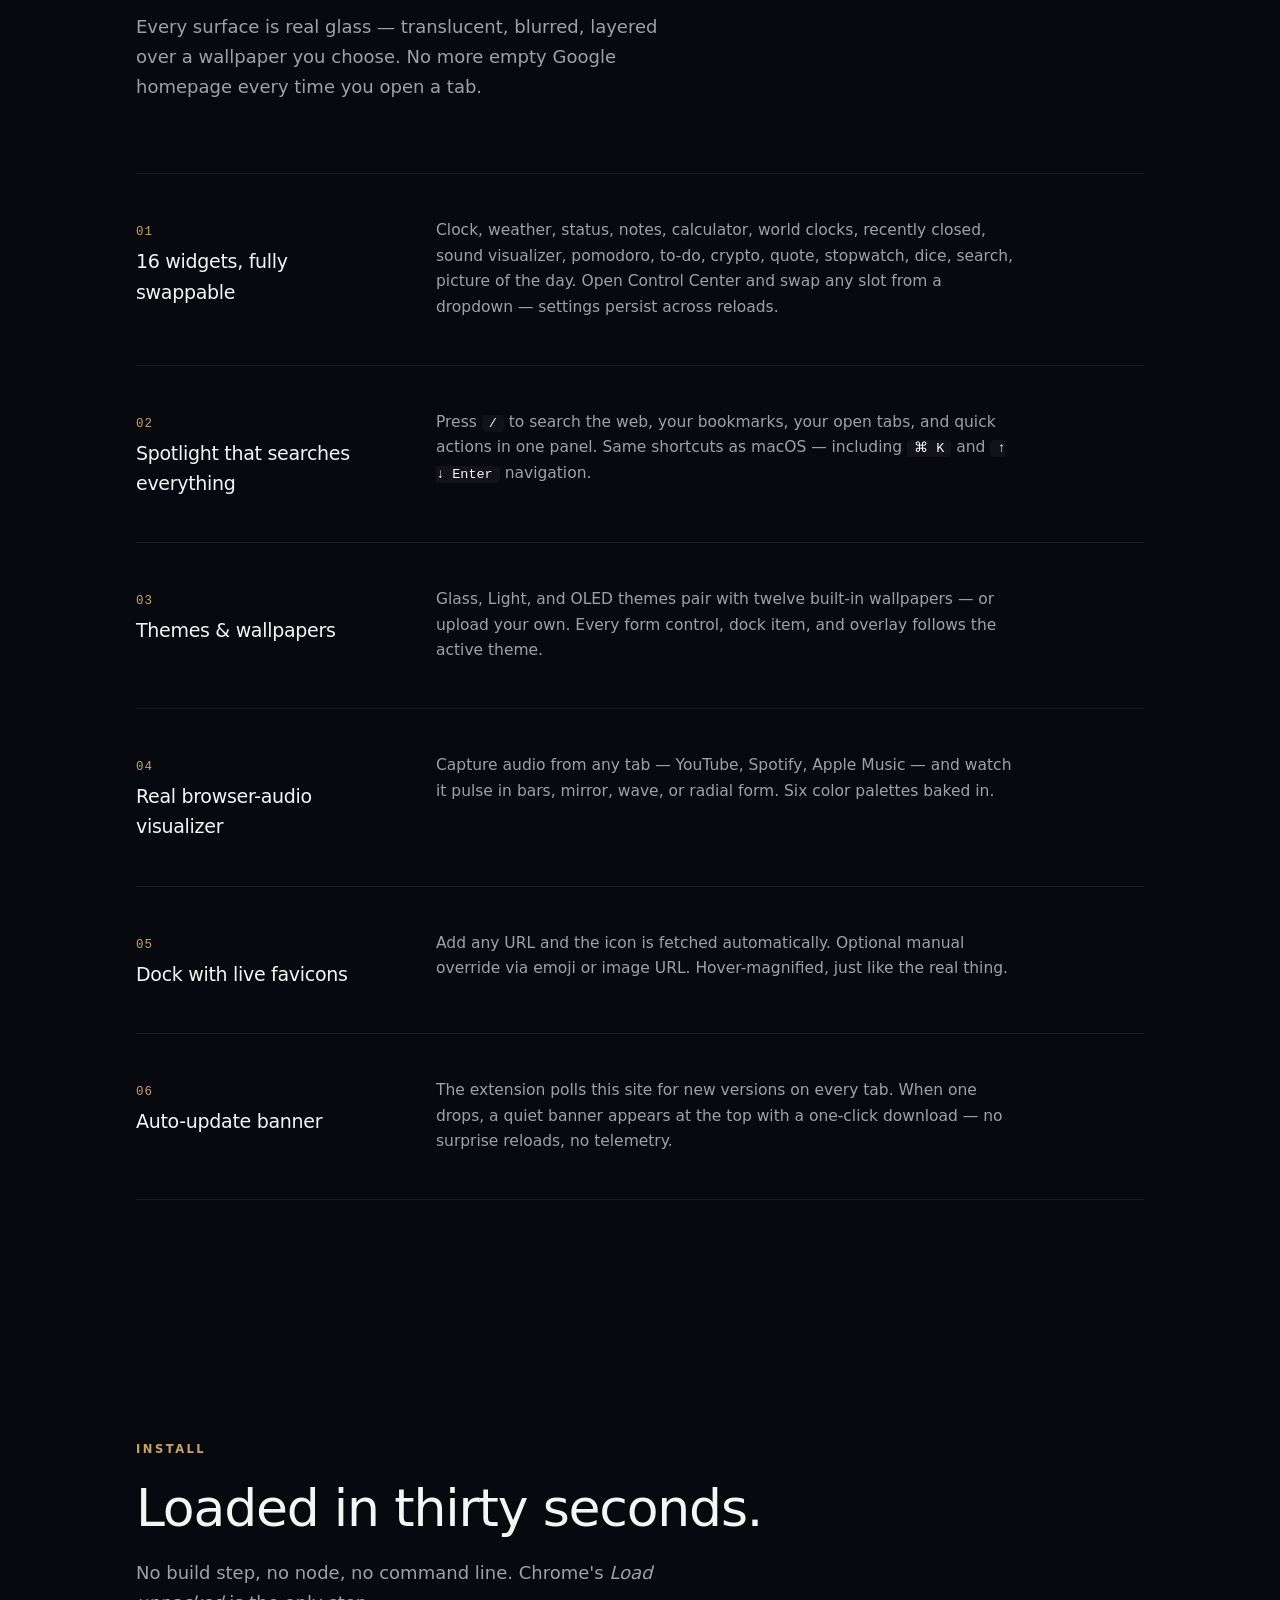
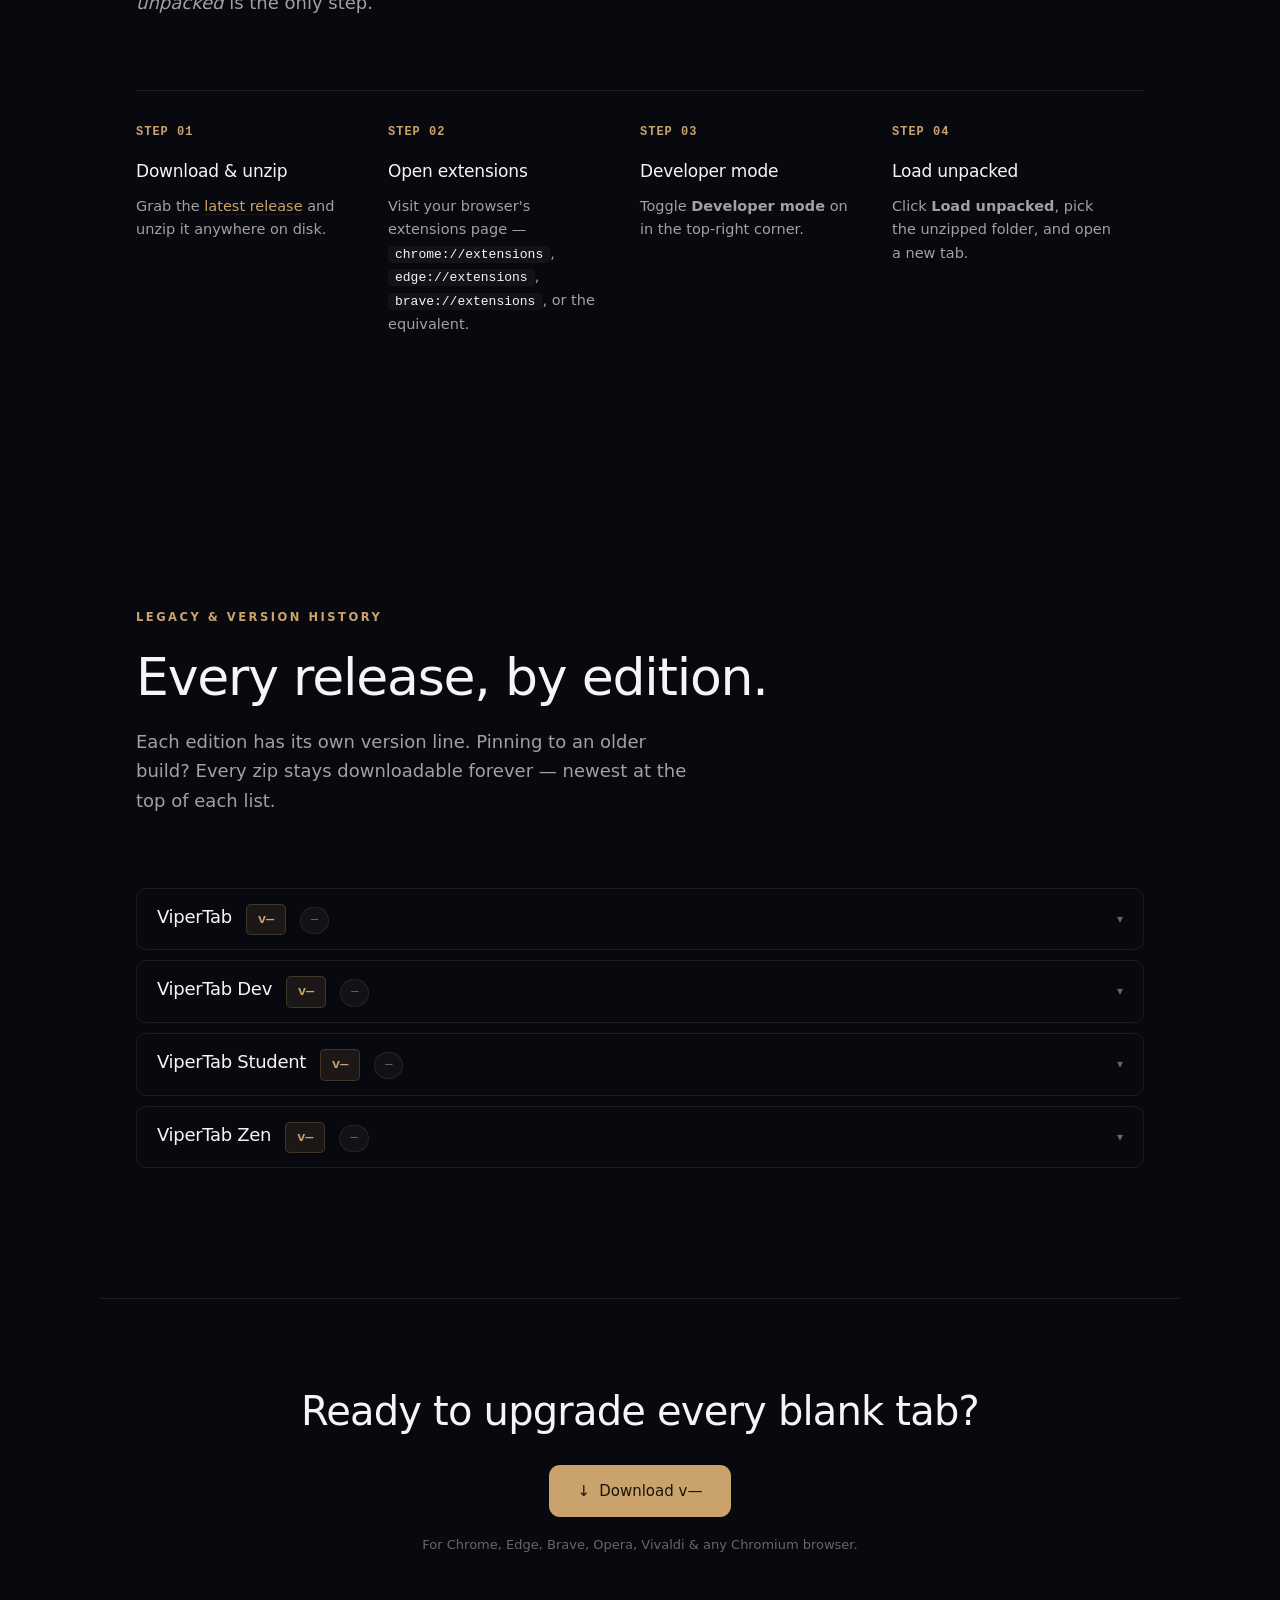
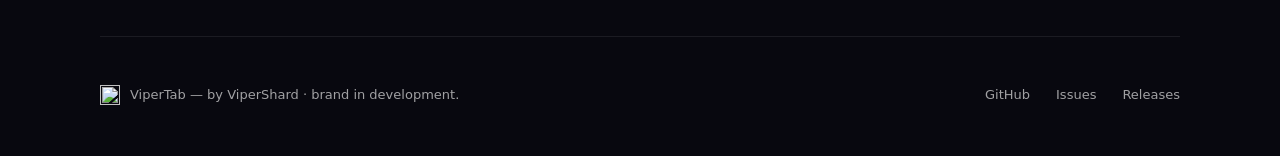
==== commit d54e0164: "Push hero logo down 40px so halo isn't clipped at top Co-Authored-By: Claude Sonnet 4.6 <noreply@ant" ====
--- a/docs/index.html
+++ b/docs/index.html
@@ -117,7 +117,7 @@
             width: 560px;
             max-width: 90%;
             display: block;
-            margin: 0 auto 8px;
+            margin: 40px auto 8px;
             mix-blend-mode: screen;
         }
         .hero-eyebrow {
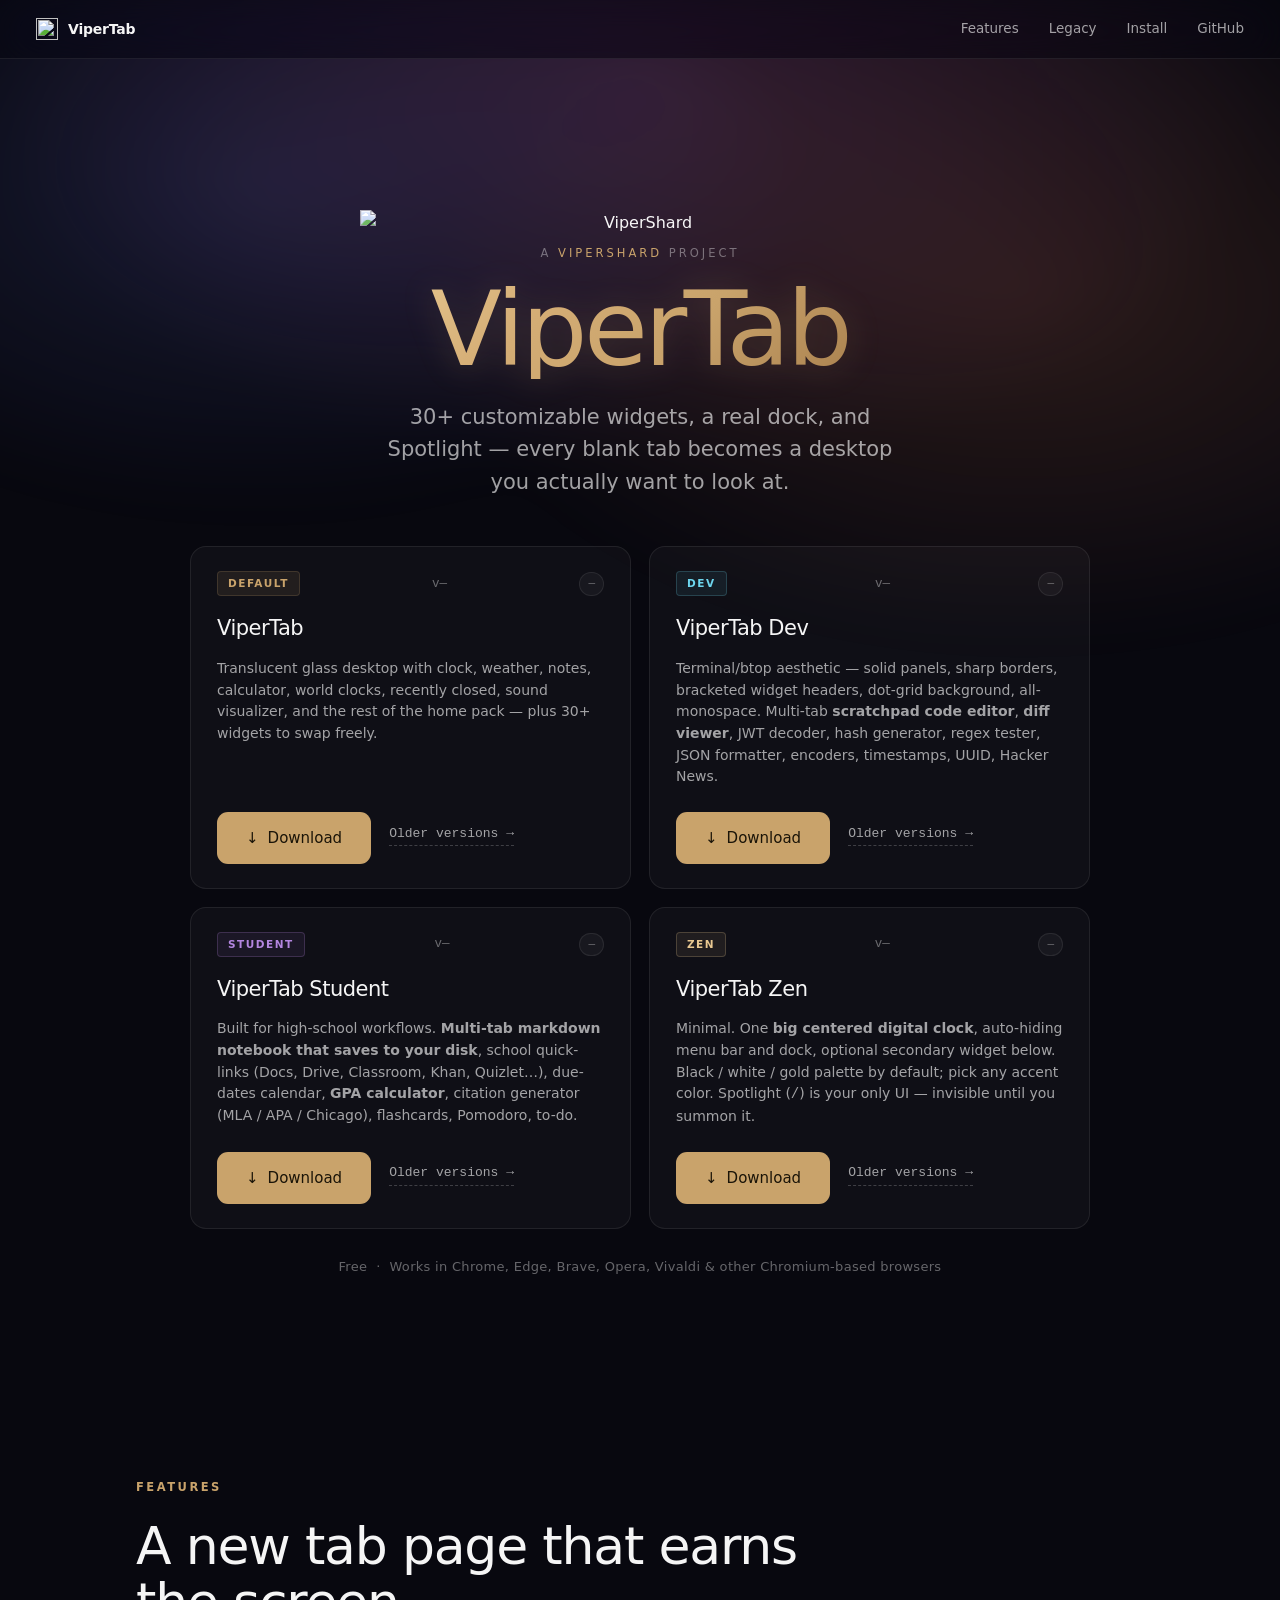
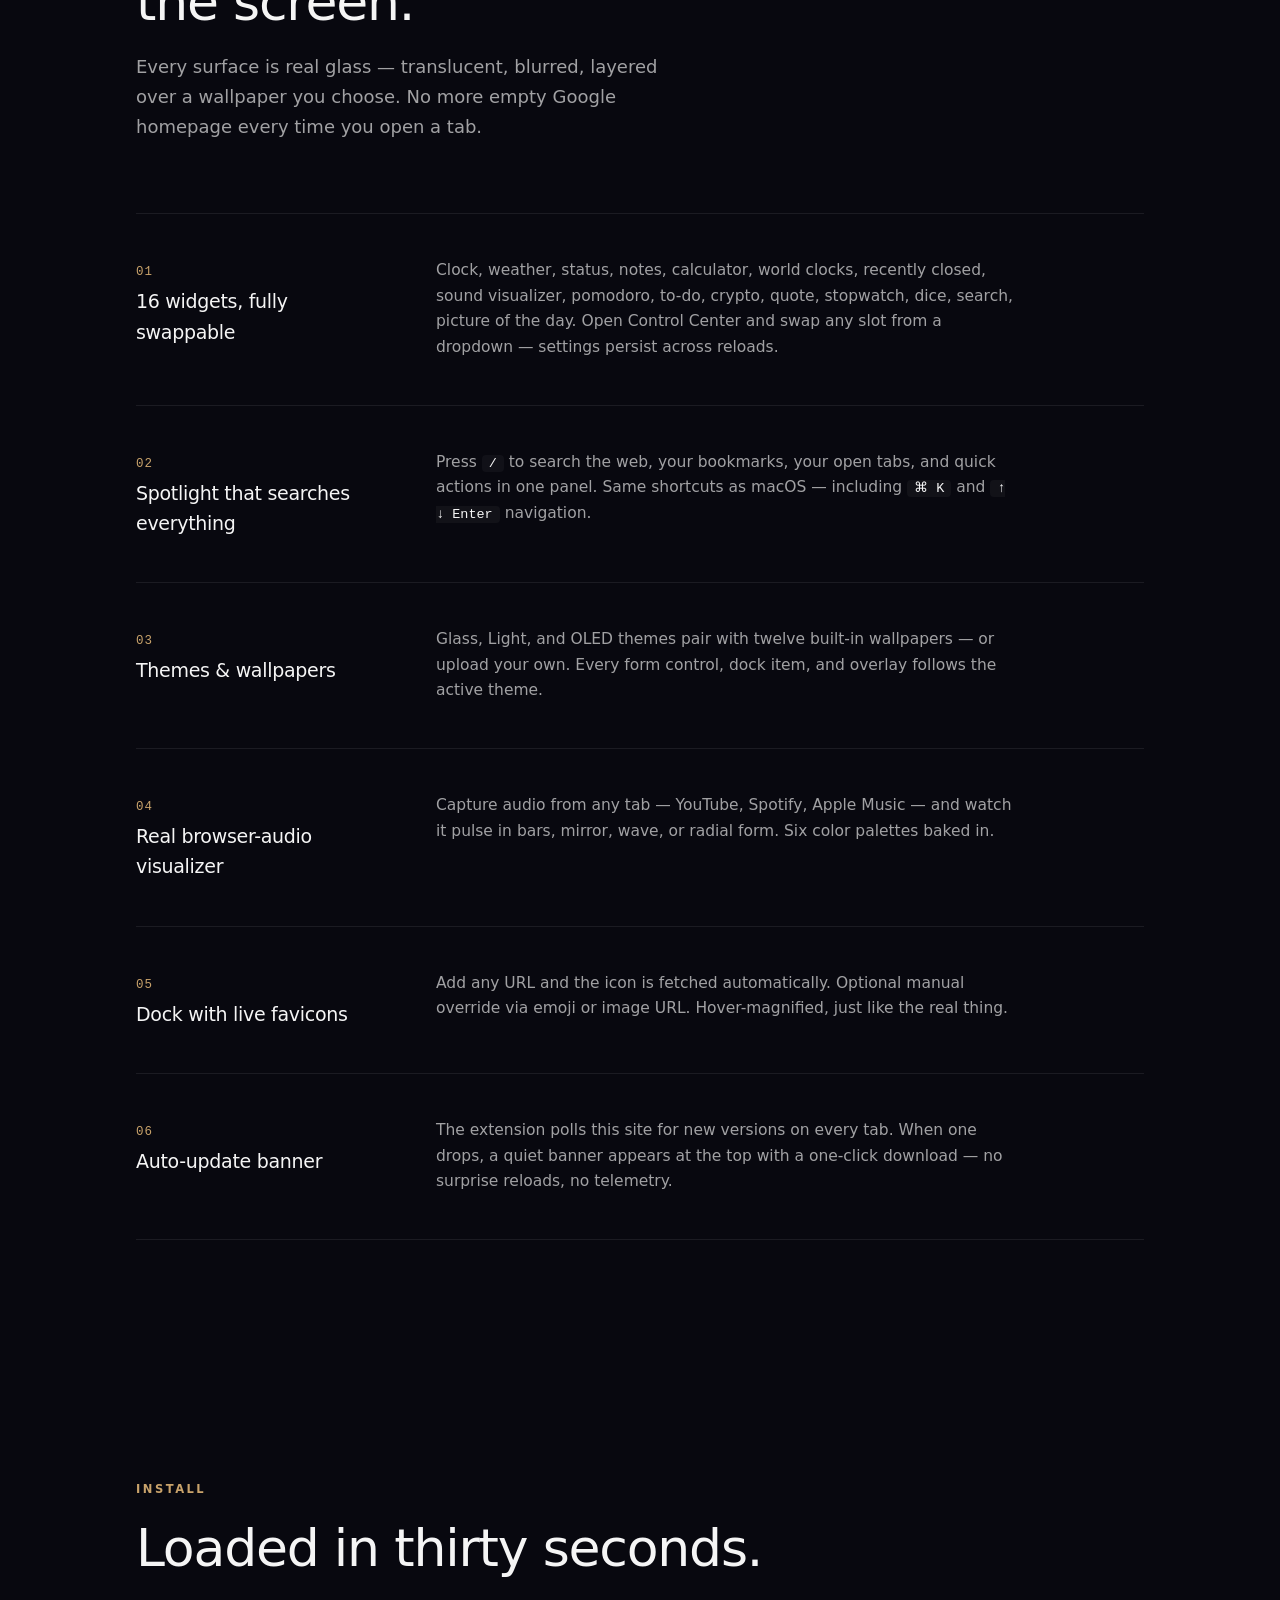
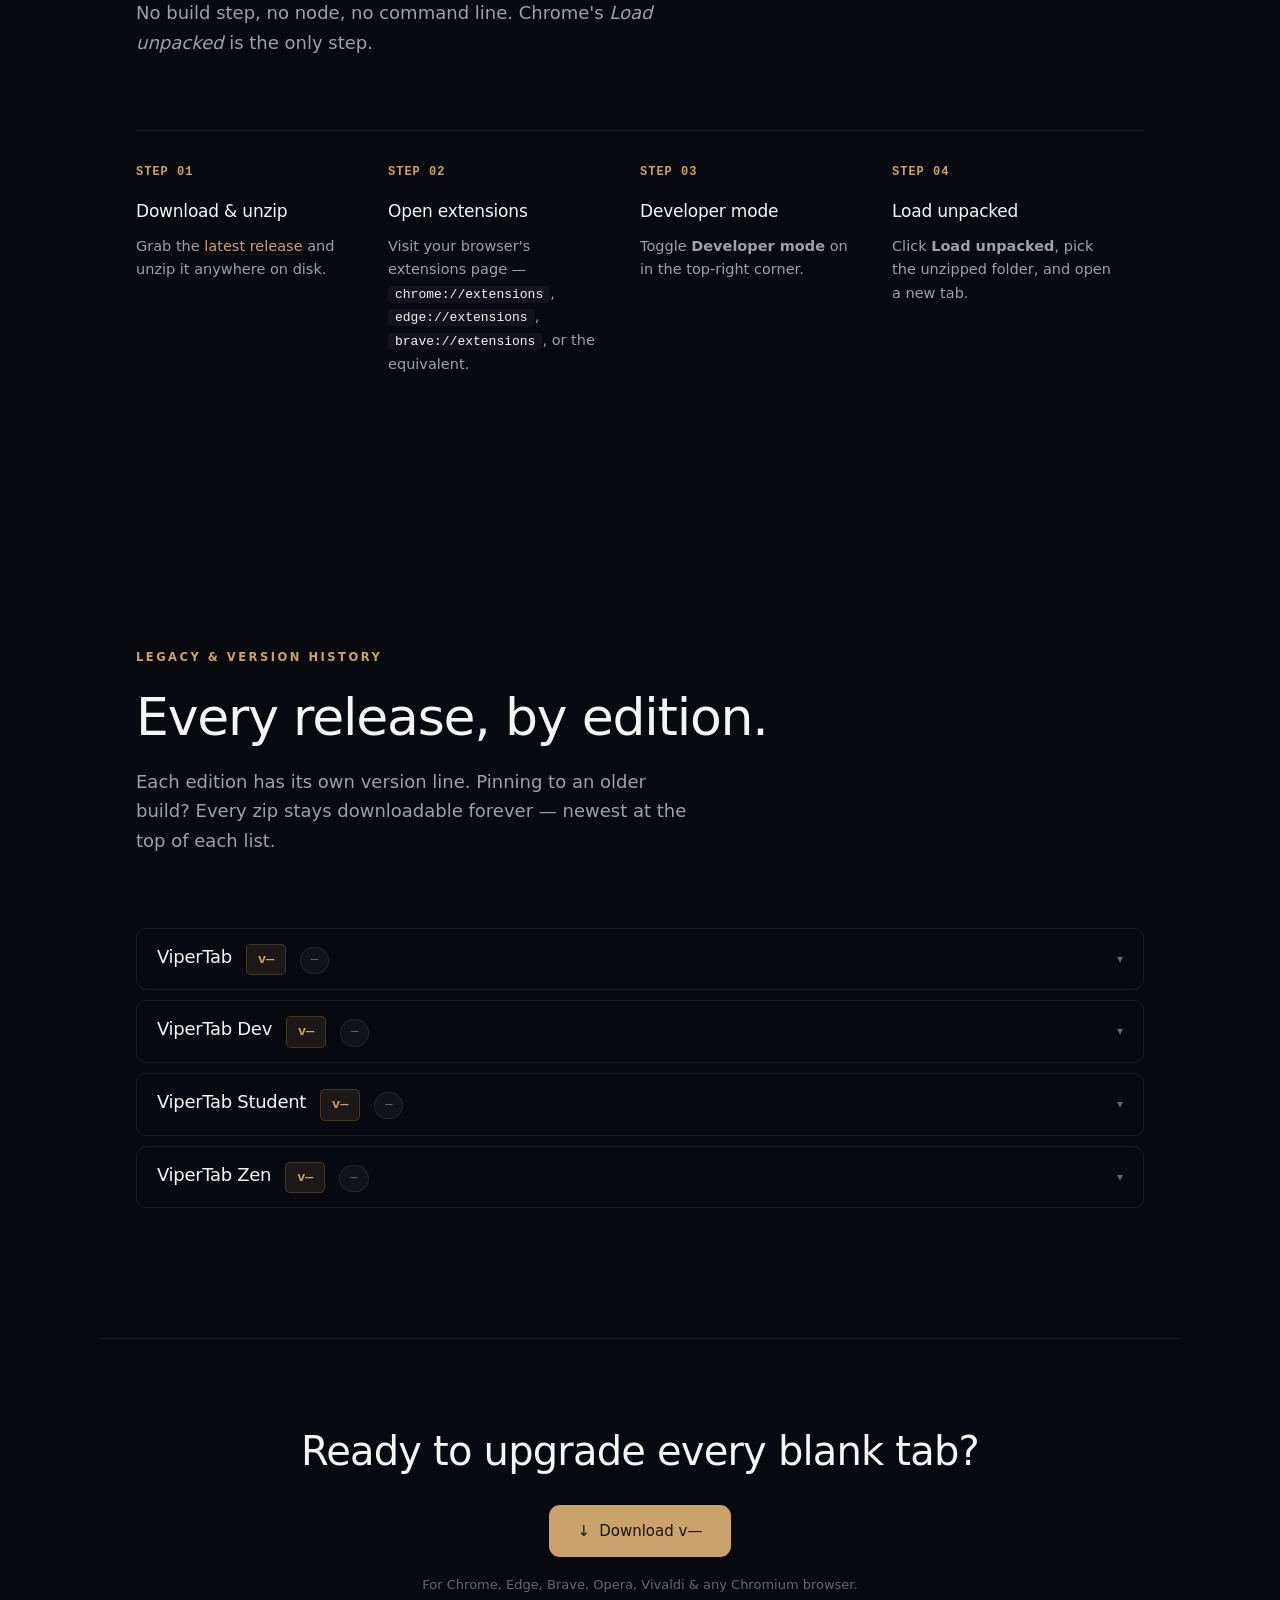
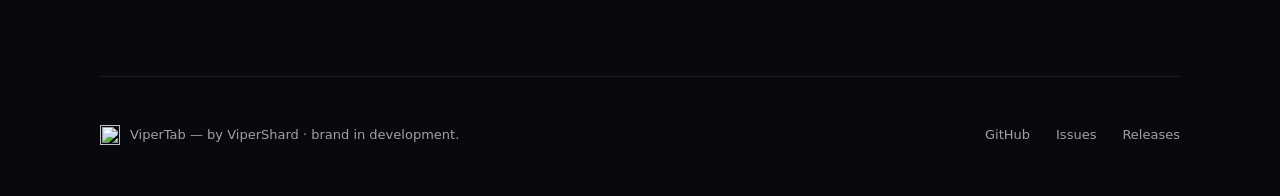
==== commit 403fc5c4: "Nudge hero logo down to 80px top margin" ====
--- a/docs/index.html
+++ b/docs/index.html
@@ -117,7 +117,7 @@
             width: 560px;
             max-width: 90%;
             display: block;
-            margin: 40px auto 8px;
+            margin: 80px auto 8px;
             mix-blend-mode: screen;
         }
         .hero-eyebrow {
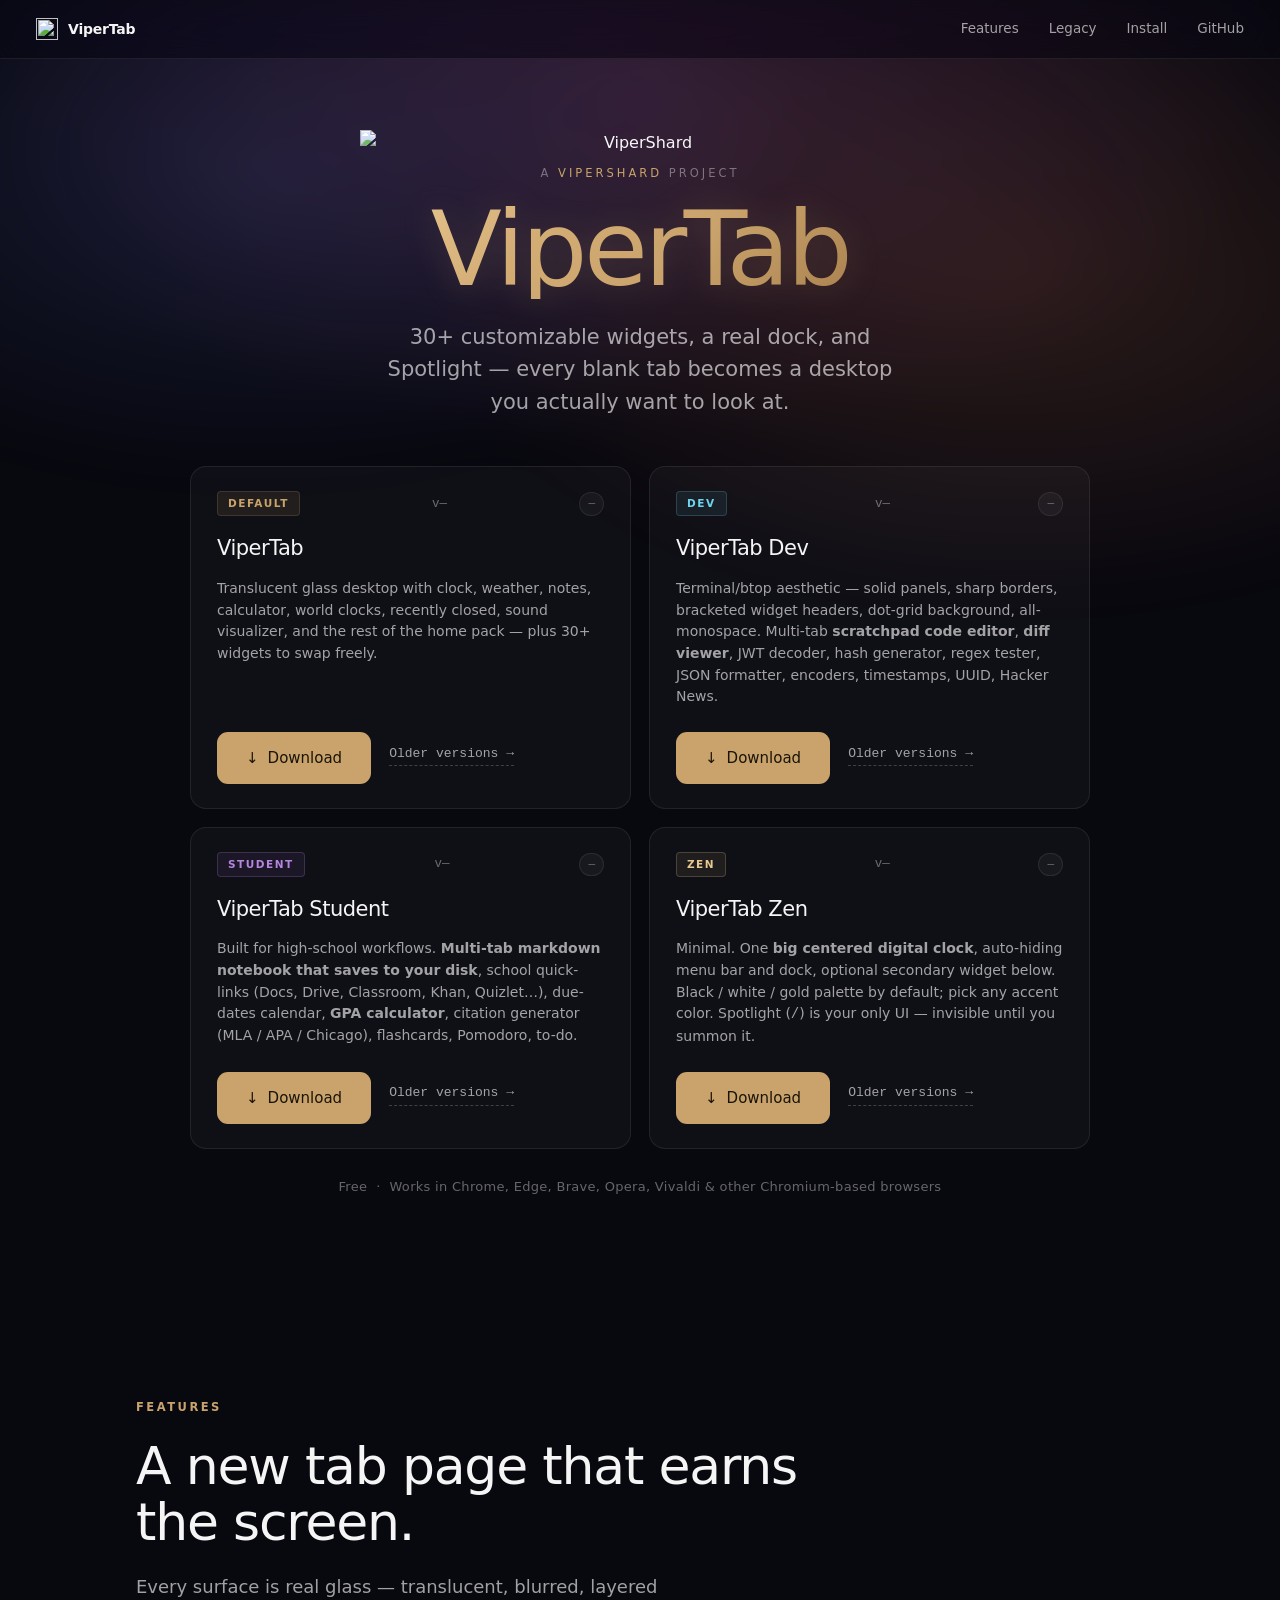
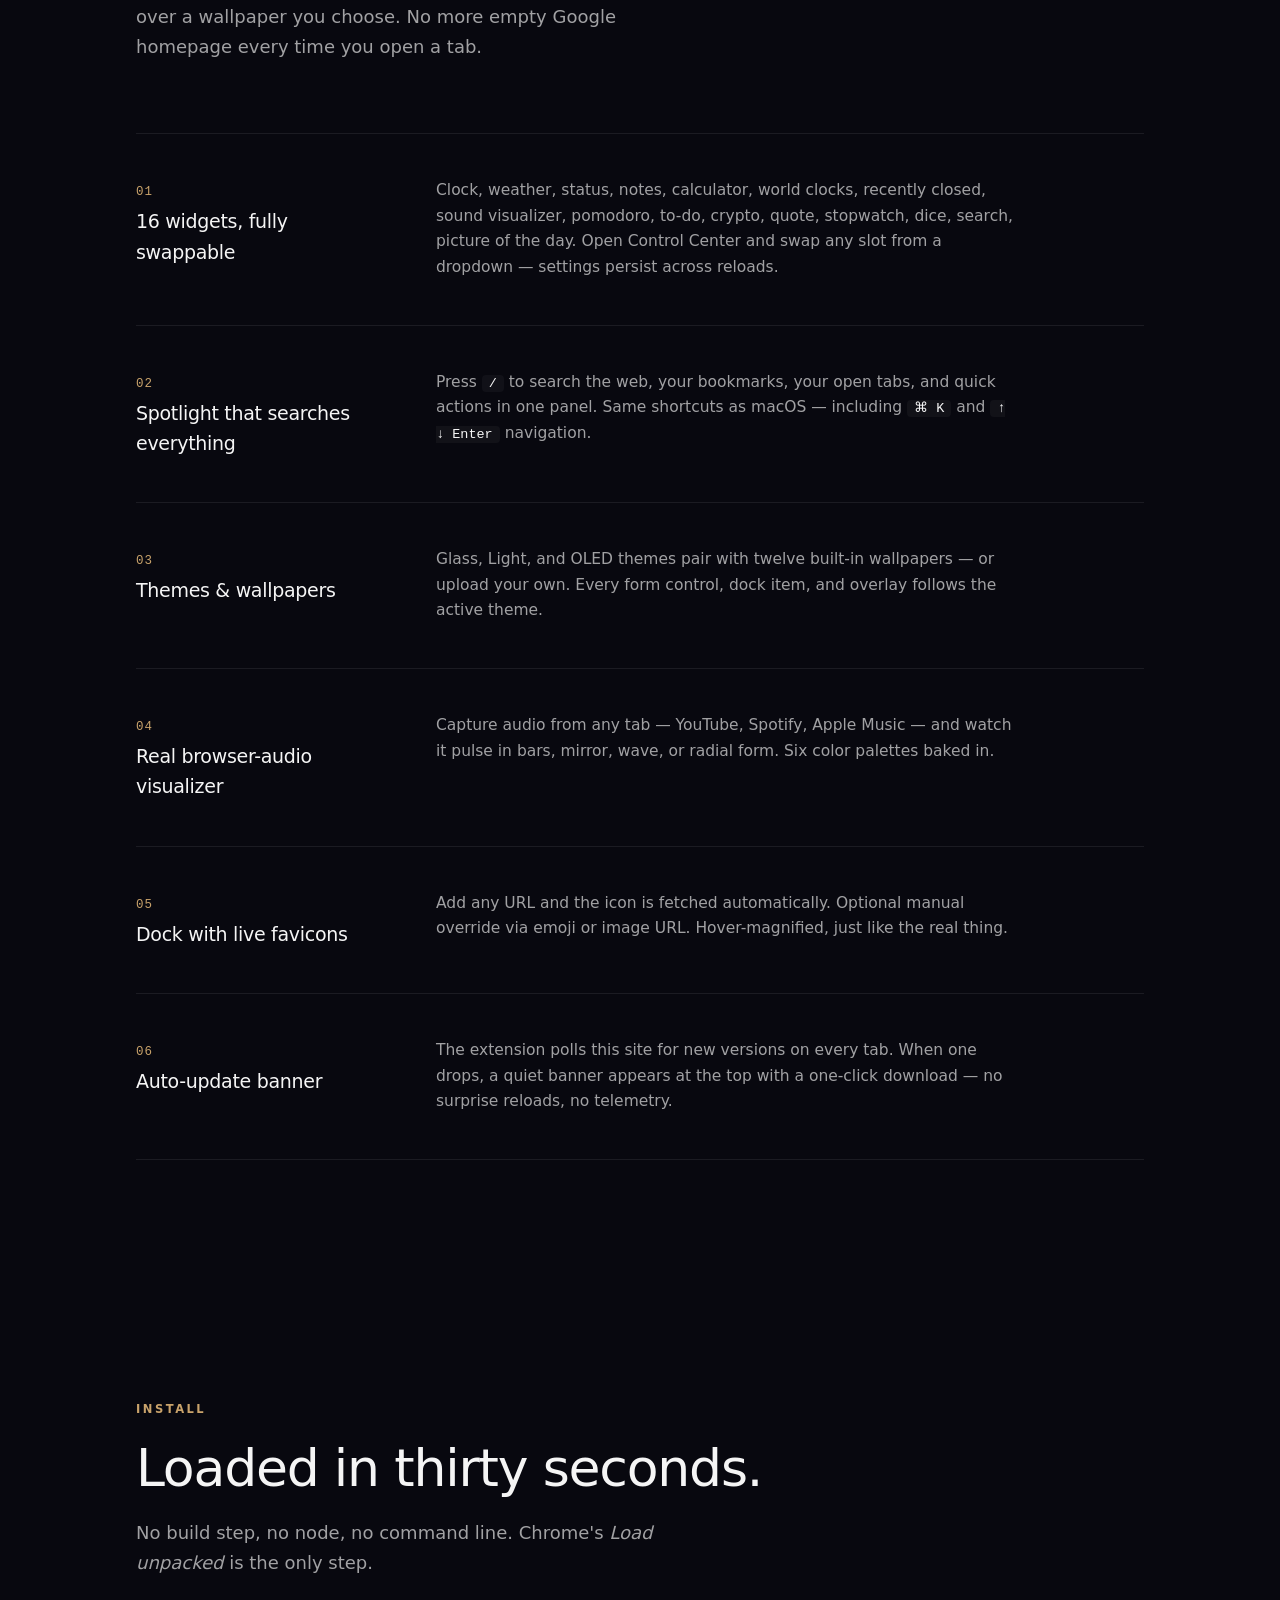
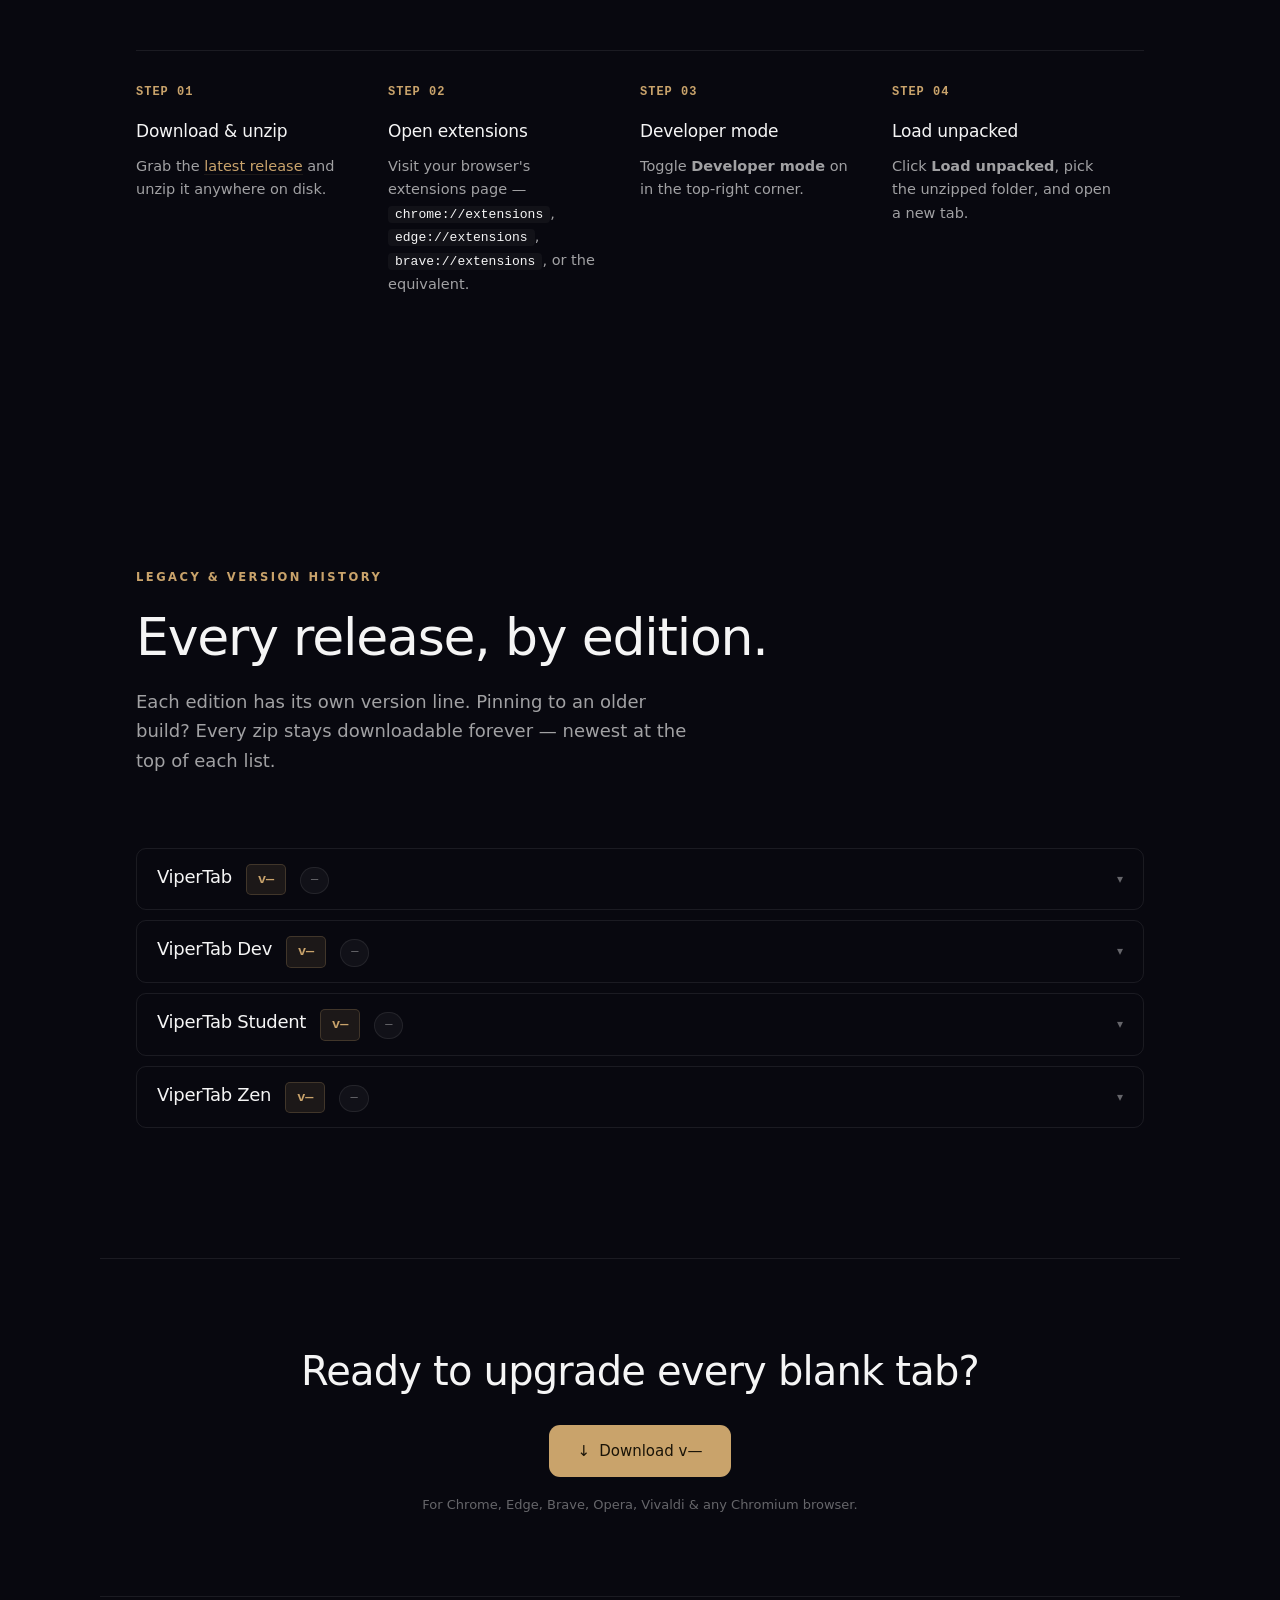
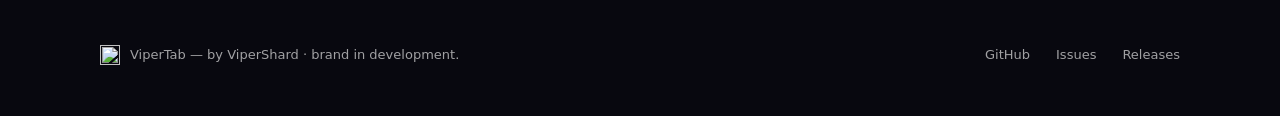
==== commit f7ddc8d7: "Crush blacks to remove halo from hero logo Near-black edge pixels caused a glow with mix-blend-mode:" ====
--- a/docs/index.html
+++ b/docs/index.html
@@ -117,7 +117,7 @@
             width: 560px;
             max-width: 90%;
             display: block;
-            margin: 80px auto 8px;
+            margin: 0 auto 8px;
             mix-blend-mode: screen;
         }
         .hero-eyebrow {
